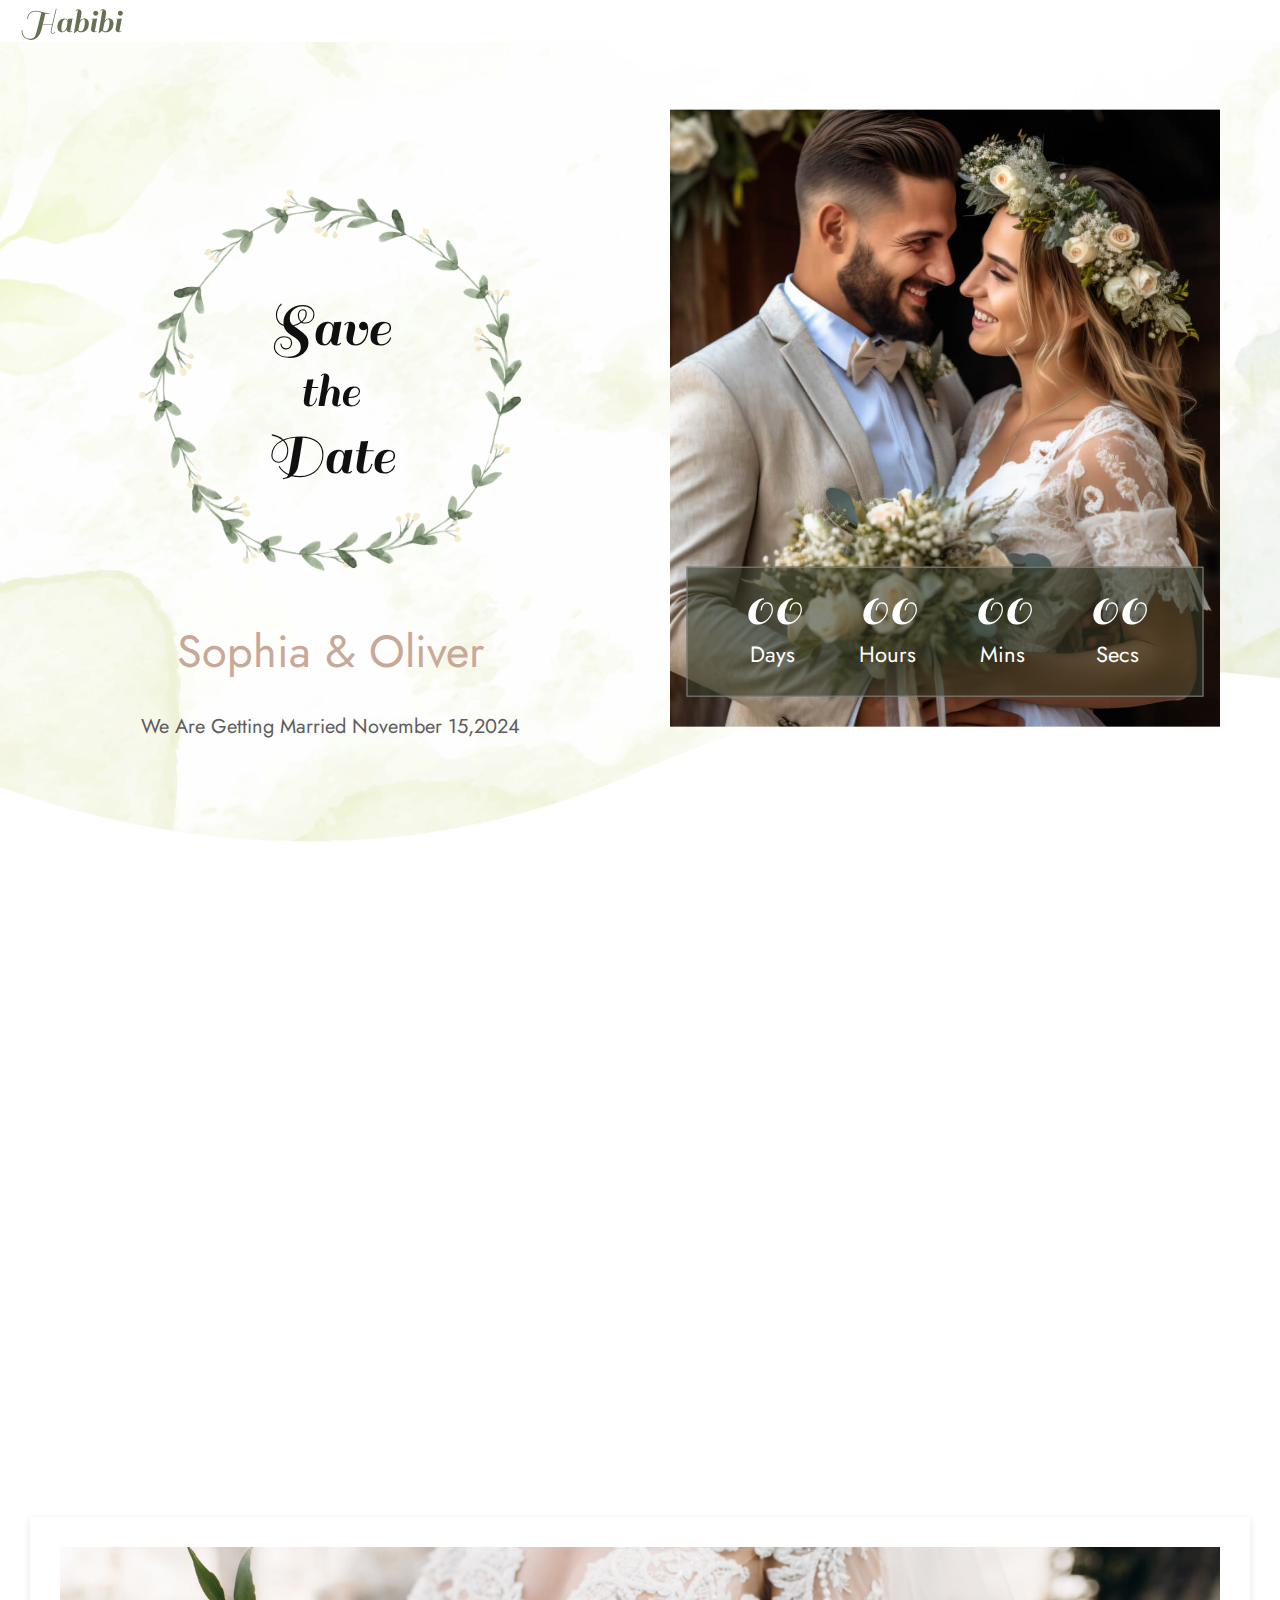
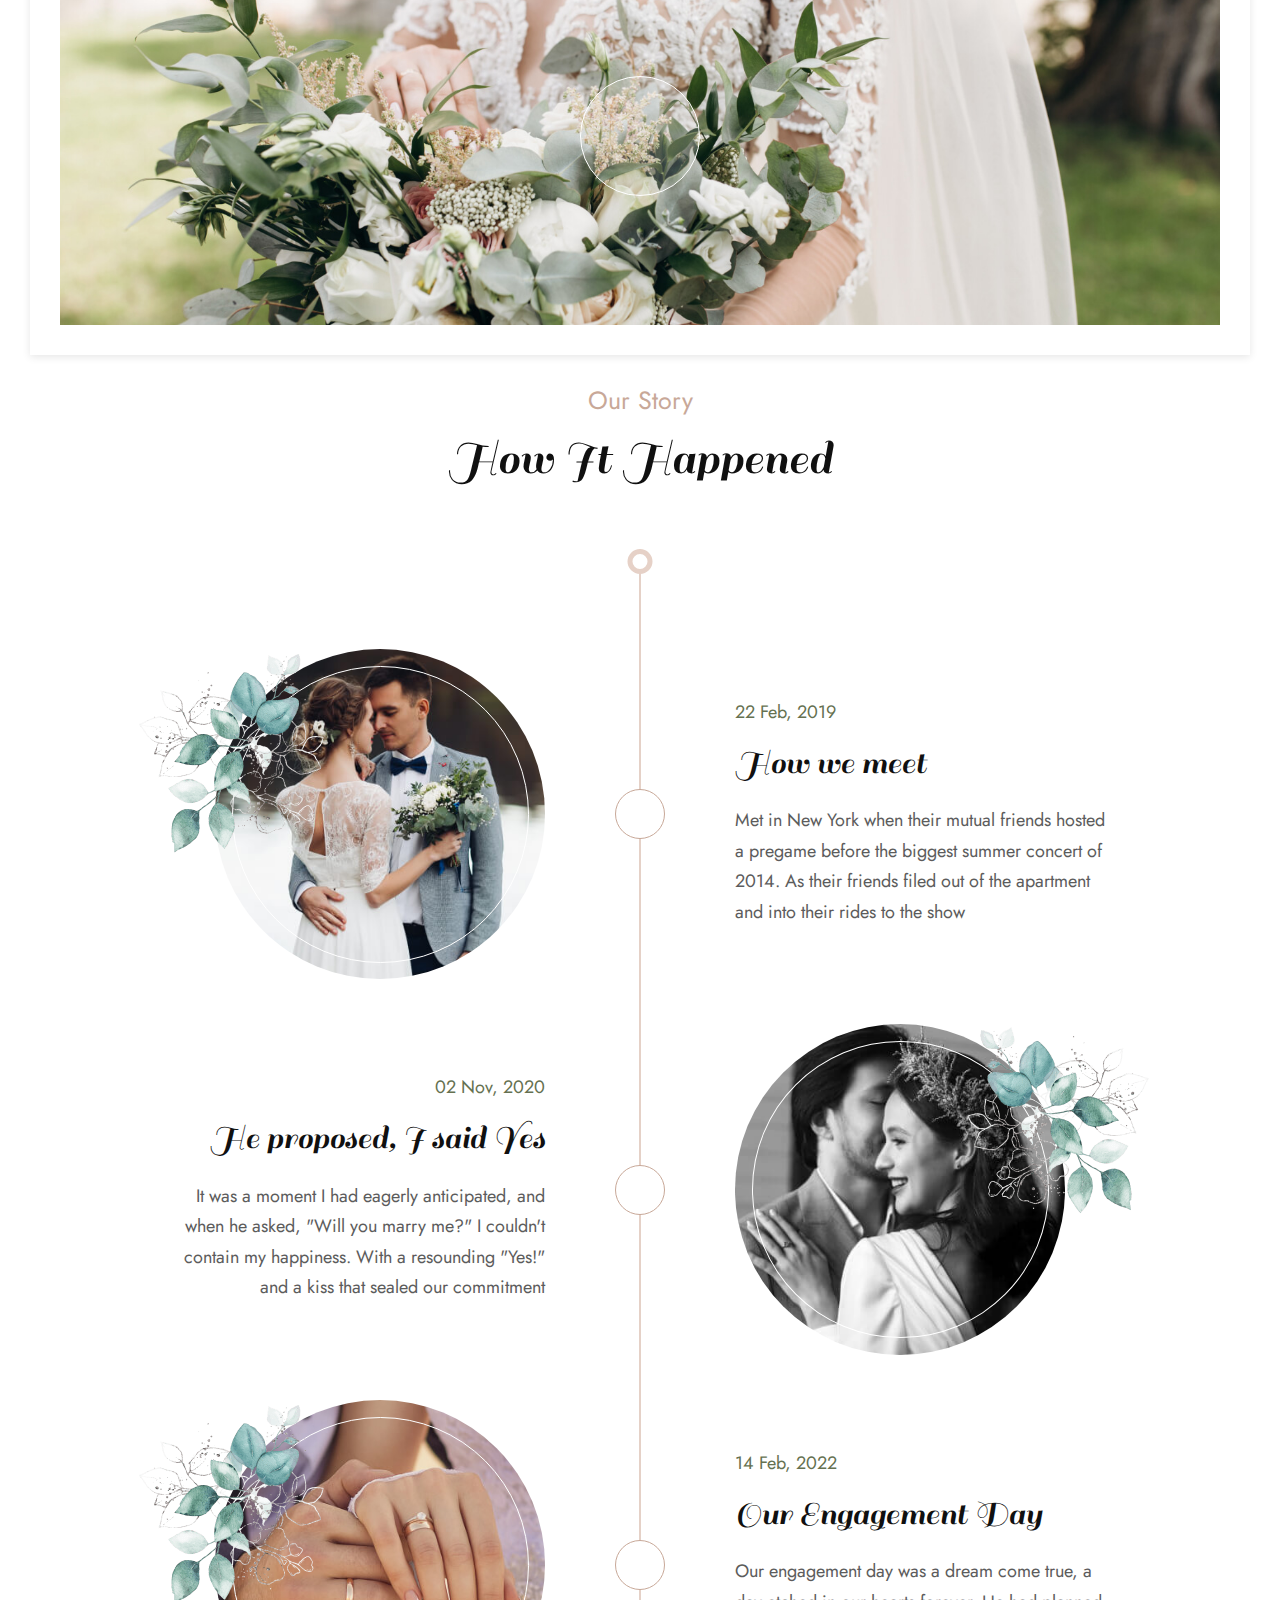
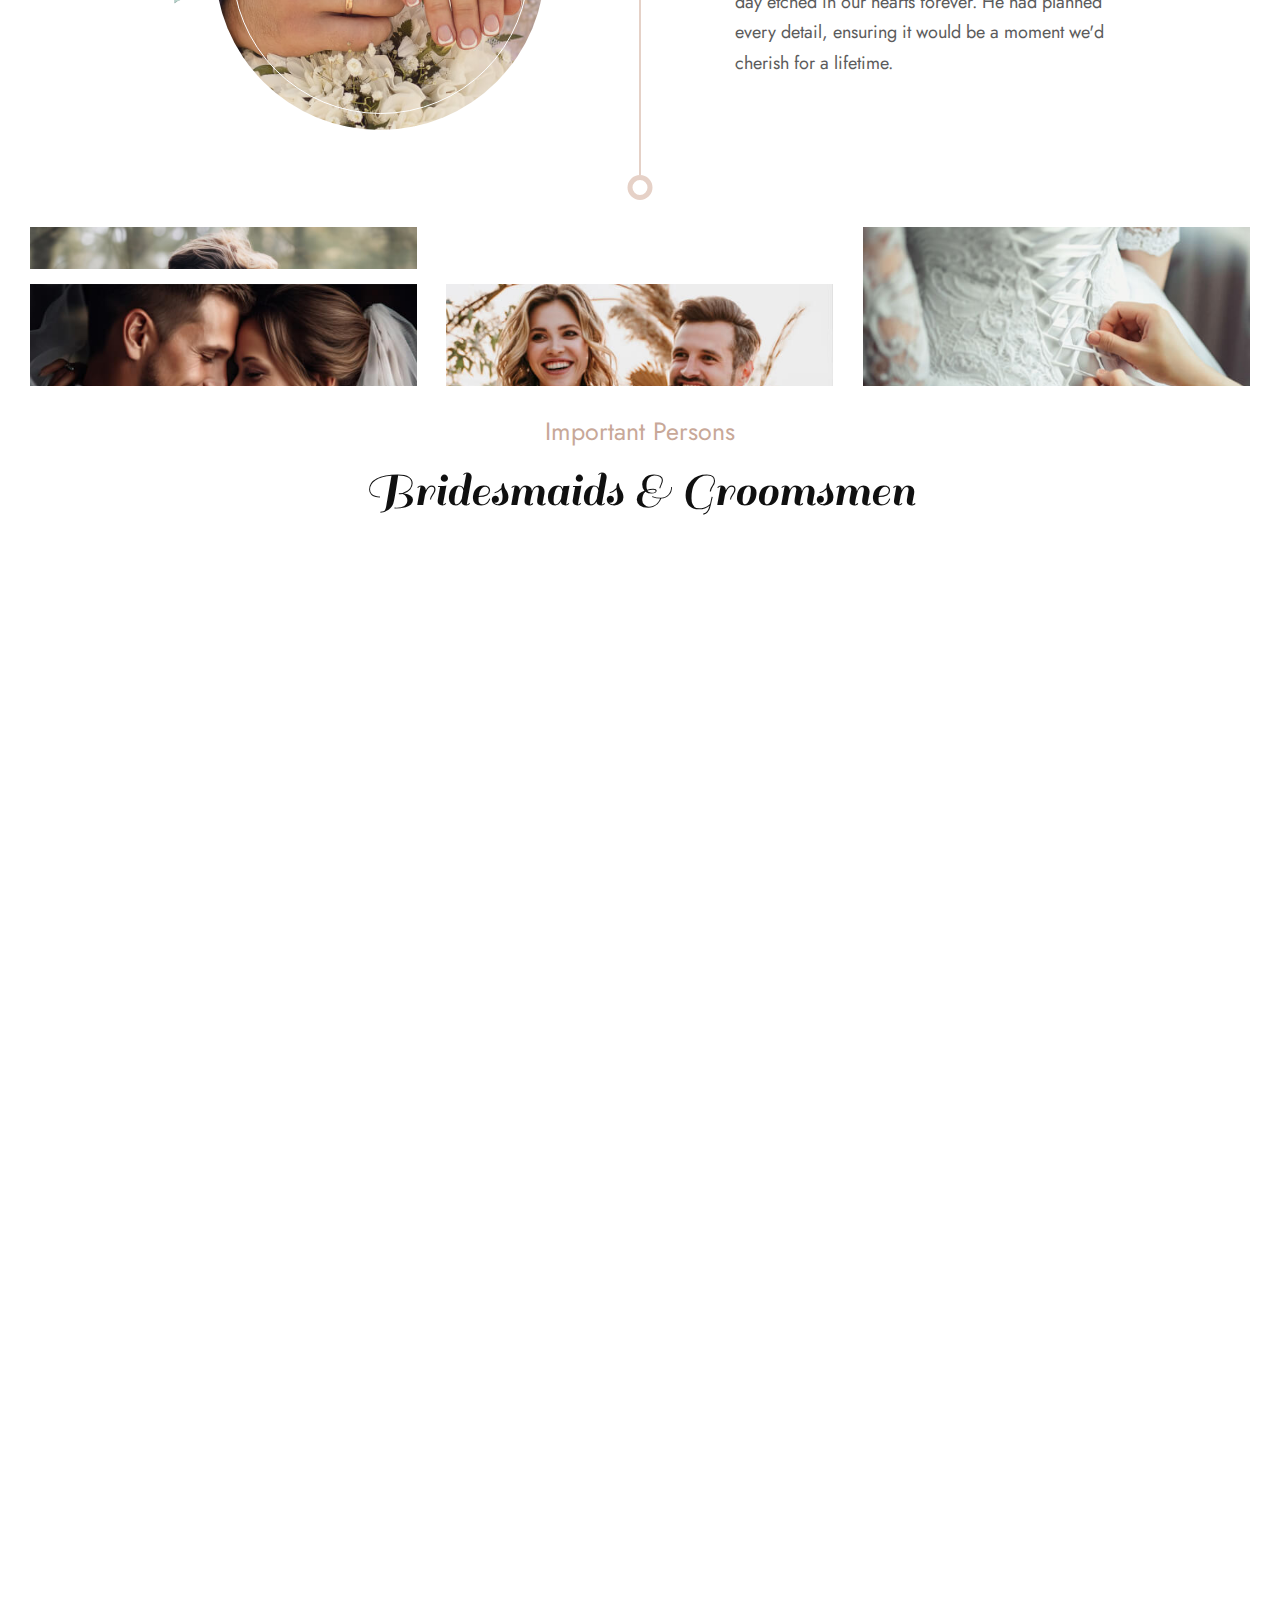
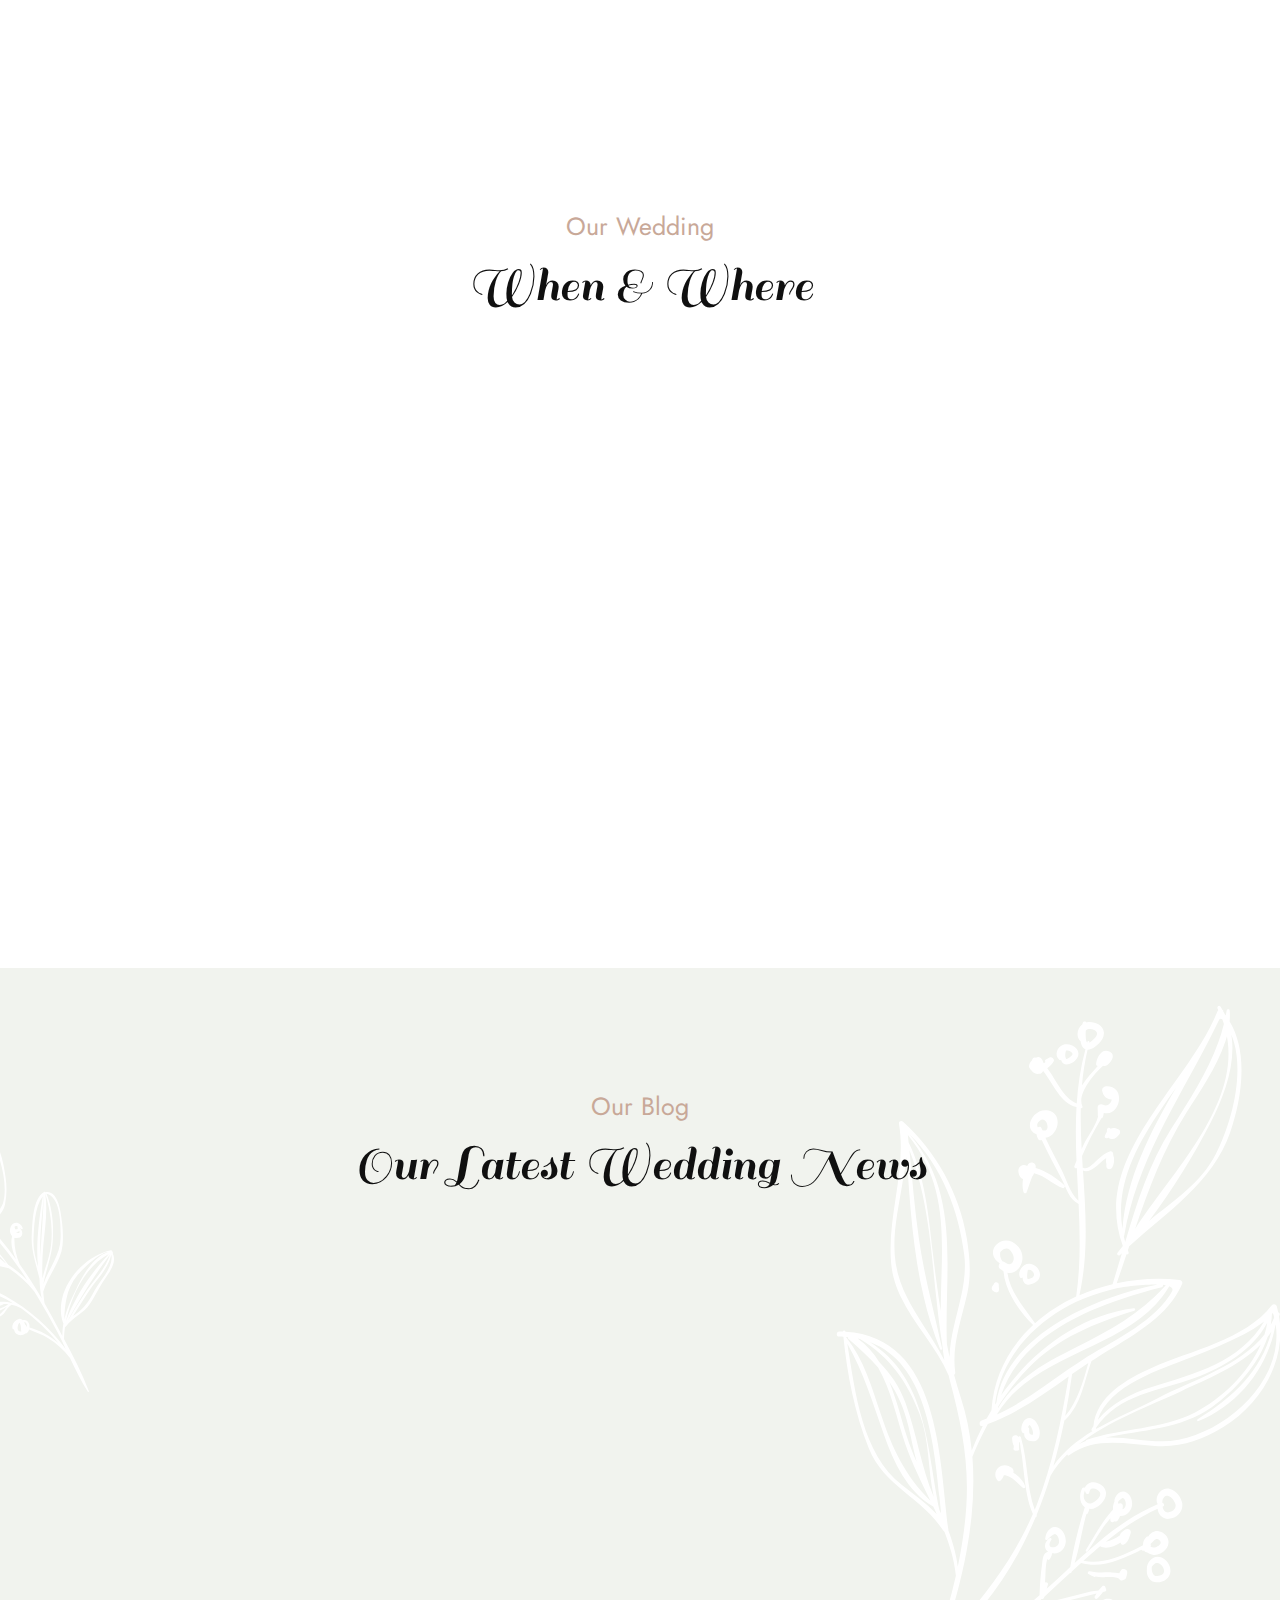
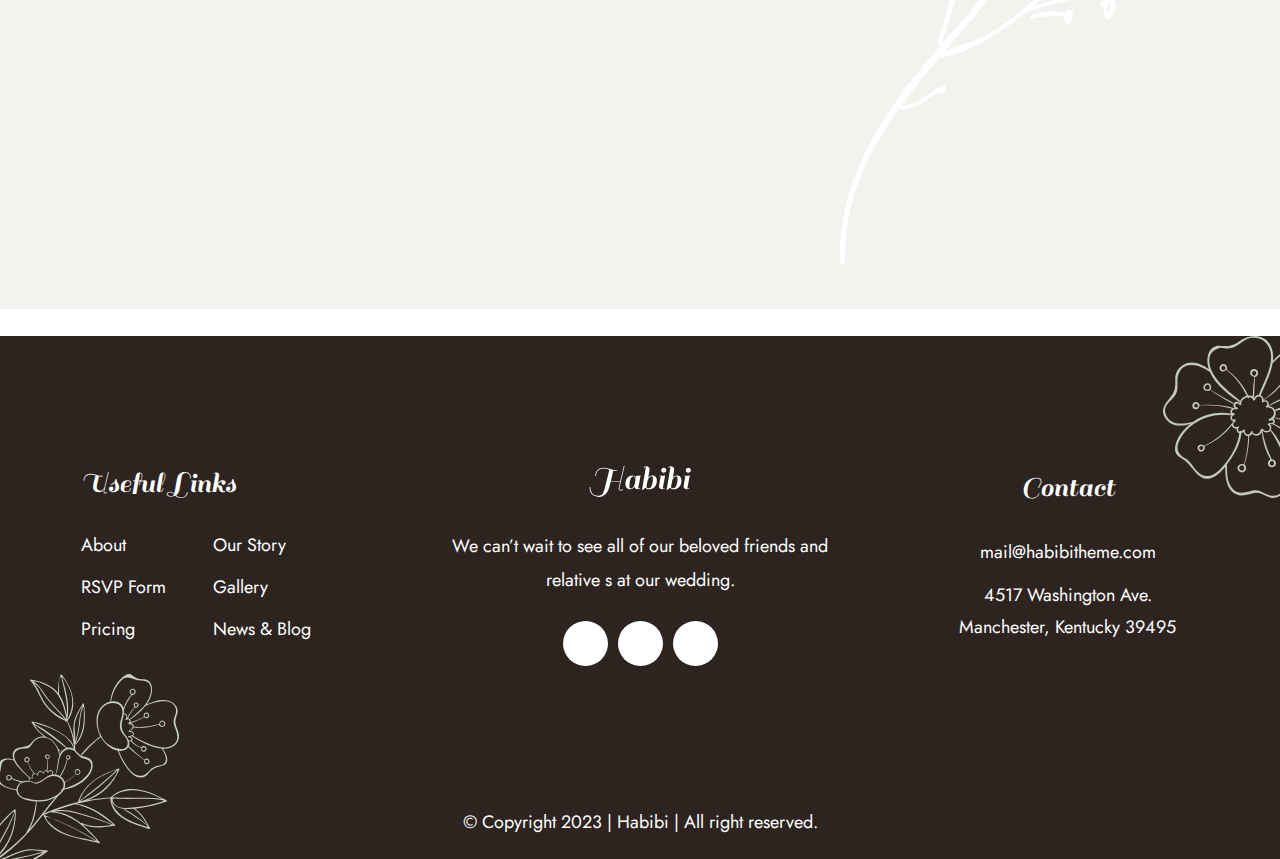
==== index-1.html @ d2b4f29c "push" ====
<!DOCTYPE html>
<!--[if !IE]><!--> <html lang="en-US"> <!--<![endif]-->
<head>
<meta charset="UTF-8">
	<meta name="viewport" content="width=device-width, initial-scale=1, maximum-scale=1">
<meta name="msapplication-TileColor" content="">
<meta name="theme-color" content="">
<link rel="profile" href="//gmpg.org/xfn/11">
<title>Announcement Home 2 &#8211; Wedding &amp; Wedding Planner</title>
<meta name='robots' content='max-image-preview:large' />
<link rel='dns-prefetch' href='//fonts.googleapis.com' />
 
 
<style id='classic-theme-styles-inline-css' type='text/css'>
/*! This file is auto-generated */
.wp-block-button__link{color:#fff;background-color:#32373c;border-radius:9999px;box-shadow:none;text-decoration:none;padding:calc(.667em + 2px) calc(1.333em + 2px);font-size:1.125em}.wp-block-file__button{background:#32373c;color:#fff;text-decoration:none}
</style>
<style id='global-styles-inline-css' type='text/css'>
body{--wp--preset--color--black: #000000;--wp--preset--color--cyan-bluish-gray: #abb8c3;--wp--preset--color--white: #ffffff;--wp--preset--color--pale-pink: #f78da7;--wp--preset--color--vivid-red: #cf2e2e;--wp--preset--color--luminous-vivid-orange: #ff6900;--wp--preset--color--luminous-vivid-amber: #fcb900;--wp--preset--color--light-green-cyan: #7bdcb5;--wp--preset--color--vivid-green-cyan: #00d084;--wp--preset--color--pale-cyan-blue: #8ed1fc;--wp--preset--color--vivid-cyan-blue: #0693e3;--wp--preset--color--vivid-purple: #9b51e0;--wp--preset--gradient--vivid-cyan-blue-to-vivid-purple: linear-gradient(135deg,rgba(6,147,227,1) 0%,rgb(155,81,224) 100%);--wp--preset--gradient--light-green-cyan-to-vivid-green-cyan: linear-gradient(135deg,rgb(122,220,180) 0%,rgb(0,208,130) 100%);--wp--preset--gradient--luminous-vivid-amber-to-luminous-vivid-orange: linear-gradient(135deg,rgba(252,185,0,1) 0%,rgba(255,105,0,1) 100%);--wp--preset--gradient--luminous-vivid-orange-to-vivid-red: linear-gradient(135deg,rgba(255,105,0,1) 0%,rgb(207,46,46) 100%);--wp--preset--gradient--very-light-gray-to-cyan-bluish-gray: linear-gradient(135deg,rgb(238,238,238) 0%,rgb(169,184,195) 100%);--wp--preset--gradient--cool-to-warm-spectrum: linear-gradient(135deg,rgb(74,234,220) 0%,rgb(151,120,209) 20%,rgb(207,42,186) 40%,rgb(238,44,130) 60%,rgb(251,105,98) 80%,rgb(254,248,76) 100%);--wp--preset--gradient--blush-light-purple: linear-gradient(135deg,rgb(255,206,236) 0%,rgb(152,150,240) 100%);--wp--preset--gradient--blush-bordeaux: linear-gradient(135deg,rgb(254,205,165) 0%,rgb(254,45,45) 50%,rgb(107,0,62) 100%);--wp--preset--gradient--luminous-dusk: linear-gradient(135deg,rgb(255,203,112) 0%,rgb(199,81,192) 50%,rgb(65,88,208) 100%);--wp--preset--gradient--pale-ocean: linear-gradient(135deg,rgb(255,245,203) 0%,rgb(182,227,212) 50%,rgb(51,167,181) 100%);--wp--preset--gradient--electric-grass: linear-gradient(135deg,rgb(202,248,128) 0%,rgb(113,206,126) 100%);--wp--preset--gradient--midnight: linear-gradient(135deg,rgb(2,3,129) 0%,rgb(40,116,252) 100%);--wp--preset--font-size--small: 13px;--wp--preset--font-size--medium: 20px;--wp--preset--font-size--large: 36px;--wp--preset--font-size--x-large: 42px;--wp--preset--font-family--inter: "Inter", sans-serif;--wp--preset--font-family--cardo: Cardo;--wp--preset--spacing--20: 0.44rem;--wp--preset--spacing--30: 0.67rem;--wp--preset--spacing--40: 1rem;--wp--preset--spacing--50: 1.5rem;--wp--preset--spacing--60: 2.25rem;--wp--preset--spacing--70: 3.38rem;--wp--preset--spacing--80: 5.06rem;--wp--preset--shadow--natural: 6px 6px 9px rgba(0, 0, 0, 0.2);--wp--preset--shadow--deep: 12px 12px 50px rgba(0, 0, 0, 0.4);--wp--preset--shadow--sharp: 6px 6px 0px rgba(0, 0, 0, 0.2);--wp--preset--shadow--outlined: 6px 6px 0px -3px rgba(255, 255, 255, 1), 6px 6px rgba(0, 0, 0, 1);--wp--preset--shadow--crisp: 6px 6px 0px rgba(0, 0, 0, 1);}:where(.is-layout-flex){gap: 0.5em;}:where(.is-layout-grid){gap: 0.5em;}body .is-layout-flex{display: flex;}body .is-layout-flex{flex-wrap: wrap;align-items: center;}body .is-layout-flex > *{margin: 0;}body .is-layout-grid{display: grid;}body .is-layout-grid > *{margin: 0;}:where(.wp-block-columns.is-layout-flex){gap: 2em;}:where(.wp-block-columns.is-layout-grid){gap: 2em;}:where(.wp-block-post-template.is-layout-flex){gap: 1.25em;}:where(.wp-block-post-template.is-layout-grid){gap: 1.25em;}.has-black-color{color: var(--wp--preset--color--black) !important;}.has-cyan-bluish-gray-color{color: var(--wp--preset--color--cyan-bluish-gray) !important;}.has-white-color{color: var(--wp--preset--color--white) !important;}.has-pale-pink-color{color: var(--wp--preset--color--pale-pink) !important;}.has-vivid-red-color{color: var(--wp--preset--color--vivid-red) !important;}.has-luminous-vivid-orange-color{color: var(--wp--preset--color--luminous-vivid-orange) !important;}.has-luminous-vivid-amber-color{color: var(--wp--preset--color--luminous-vivid-amber) !important;}.has-light-green-cyan-color{color: var(--wp--preset--color--light-green-cyan) !important;}.has-vivid-green-cyan-color{color: var(--wp--preset--color--vivid-green-cyan) !important;}.has-pale-cyan-blue-color{color: var(--wp--preset--color--pale-cyan-blue) !important;}.has-vivid-cyan-blue-color{color: var(--wp--preset--color--vivid-cyan-blue) !important;}.has-vivid-purple-color{color: var(--wp--preset--color--vivid-purple) !important;}.has-black-background-color{background-color: var(--wp--preset--color--black) !important;}.has-cyan-bluish-gray-background-color{background-color: var(--wp--preset--color--cyan-bluish-gray) !important;}.has-white-background-color{background-color: var(--wp--preset--color--white) !important;}.has-pale-pink-background-color{background-color: var(--wp--preset--color--pale-pink) !important;}.has-vivid-red-background-color{background-color: var(--wp--preset--color--vivid-red) !important;}.has-luminous-vivid-orange-background-color{background-color: var(--wp--preset--color--luminous-vivid-orange) !important;}.has-luminous-vivid-amber-background-color{background-color: var(--wp--preset--color--luminous-vivid-amber) !important;}.has-light-green-cyan-background-color{background-color: var(--wp--preset--color--light-green-cyan) !important;}.has-vivid-green-cyan-background-color{background-color: var(--wp--preset--color--vivid-green-cyan) !important;}.has-pale-cyan-blue-background-color{background-color: var(--wp--preset--color--pale-cyan-blue) !important;}.has-vivid-cyan-blue-background-color{background-color: var(--wp--preset--color--vivid-cyan-blue) !important;}.has-vivid-purple-background-color{background-color: var(--wp--preset--color--vivid-purple) !important;}.has-black-border-color{border-color: var(--wp--preset--color--black) !important;}.has-cyan-bluish-gray-border-color{border-color: var(--wp--preset--color--cyan-bluish-gray) !important;}.has-white-border-color{border-color: var(--wp--preset--color--white) !important;}.has-pale-pink-border-color{border-color: var(--wp--preset--color--pale-pink) !important;}.has-vivid-red-border-color{border-color: var(--wp--preset--color--vivid-red) !important;}.has-luminous-vivid-orange-border-color{border-color: var(--wp--preset--color--luminous-vivid-orange) !important;}.has-luminous-vivid-amber-border-color{border-color: var(--wp--preset--color--luminous-vivid-amber) !important;}.has-light-green-cyan-border-color{border-color: var(--wp--preset--color--light-green-cyan) !important;}.has-vivid-green-cyan-border-color{border-color: var(--wp--preset--color--vivid-green-cyan) !important;}.has-pale-cyan-blue-border-color{border-color: var(--wp--preset--color--pale-cyan-blue) !important;}.has-vivid-cyan-blue-border-color{border-color: var(--wp--preset--color--vivid-cyan-blue) !important;}.has-vivid-purple-border-color{border-color: var(--wp--preset--color--vivid-purple) !important;}.has-vivid-cyan-blue-to-vivid-purple-gradient-background{background: var(--wp--preset--gradient--vivid-cyan-blue-to-vivid-purple) !important;}.has-light-green-cyan-to-vivid-green-cyan-gradient-background{background: var(--wp--preset--gradient--light-green-cyan-to-vivid-green-cyan) !important;}.has-luminous-vivid-amber-to-luminous-vivid-orange-gradient-background{background: var(--wp--preset--gradient--luminous-vivid-amber-to-luminous-vivid-orange) !important;}.has-luminous-vivid-orange-to-vivid-red-gradient-background{background: var(--wp--preset--gradient--luminous-vivid-orange-to-vivid-red) !important;}.has-very-light-gray-to-cyan-bluish-gray-gradient-background{background: var(--wp--preset--gradient--very-light-gray-to-cyan-bluish-gray) !important;}.has-cool-to-warm-spectrum-gradient-background{background: var(--wp--preset--gradient--cool-to-warm-spectrum) !important;}.has-blush-light-purple-gradient-background{background: var(--wp--preset--gradient--blush-light-purple) !important;}.has-blush-bordeaux-gradient-background{background: var(--wp--preset--gradient--blush-bordeaux) !important;}.has-luminous-dusk-gradient-background{background: var(--wp--preset--gradient--luminous-dusk) !important;}.has-pale-ocean-gradient-background{background: var(--wp--preset--gradient--pale-ocean) !important;}.has-electric-grass-gradient-background{background: var(--wp--preset--gradient--electric-grass) !important;}.has-midnight-gradient-background{background: var(--wp--preset--gradient--midnight) !important;}.has-small-font-size{font-size: var(--wp--preset--font-size--small) !important;}.has-medium-font-size{font-size: var(--wp--preset--font-size--medium) !important;}.has-large-font-size{font-size: var(--wp--preset--font-size--large) !important;}.has-x-large-font-size{font-size: var(--wp--preset--font-size--x-large) !important;}
.wp-block-navigation a:where(:not(.wp-element-button)){color: inherit;}
:where(.wp-block-post-template.is-layout-flex){gap: 1.25em;}:where(.wp-block-post-template.is-layout-grid){gap: 1.25em;}
:where(.wp-block-columns.is-layout-flex){gap: 2em;}:where(.wp-block-columns.is-layout-grid){gap: 2em;}
.wp-block-pullquote{font-size: 1.5em;line-height: 1.6;}
</style>
<link rel='stylesheet' id='contact-form-7-css' href='css/styles.css?ver=5.9.6' type='text/css' media='all' />
<link rel='stylesheet' id='habibi-elementor-css' href='css/habibi-elementor.css?ver=1.0.0' type='text/css' media='all' />
<link rel='stylesheet' id='woocommerce-layout-css' href='css/woocommerce-layout.css?ver=9.1.2' type='text/css' media='all' />
<link rel='stylesheet' id='woocommerce-smallscreen-css' href='css/woocommerce-smallscreen.css?ver=9.1.2' type='text/css' media='only screen and (max-width: 768px)' />
<link rel='stylesheet' id='woocommerce-general-css' href='css/woocommerce.css?ver=9.1.2' type='text/css' media='all' />
<style id='woocommerce-inline-inline-css' type='text/css'>
.woocommerce form .form-row .required { visibility: visible; }
</style>
<link rel='stylesheet' id='themify-icons-css' href='css/themify-icons.css?ver=4.6.3' type='text/css' media='all' />
<link rel='stylesheet' id='flaticon-css' href='css/flaticon.css?ver=1.0.0' type='text/css' media='all' />
<link rel='stylesheet' id='bootstrap-css' href='css/bootstrap.min.css?ver=5.0.1' type='text/css' media='all' />
<link rel='stylesheet' id='animate-css' href='css/animate.css?ver=3.5.1' type='text/css' media='all' />
<link rel='stylesheet' id='odometer-css' href='css/odometer.css?ver=0.4.8' type='text/css' media='all' />
<link rel='stylesheet' id='magnific-popup-css' href='css/magnific-popup.css?ver=0.4.8' type='text/css' media='all' />
<link rel='stylesheet' id='progresscircle-css' href='css/progresscircle.css?ver=1.0.0' type='text/css' media='all' />
<link rel='stylesheet' id='owl-carousel-css' href='css/owl.carousel.css?ver=2.0.0' type='text/css' media='all' />
<link rel='stylesheet' id='owl-theme-css' href='css/owl.theme.css?ver=2.0.0' type='text/css' media='all' />
<link rel='stylesheet' id='slick-css' href='css/slick.css?ver=1.6.0' type='text/css' media='all' />
<link rel='stylesheet' id='swiper-css' href='css/swiper.min.css?ver=8.4.5' type='text/css' media='all' />
<link rel='stylesheet' id='slick-theme-css' href='css/slick-theme.css?ver=1.6.0' type='text/css' media='all' />
<link rel='stylesheet' id='owl-transitions-css' href='css/owl.transitions.css?ver=2.0.0' type='text/css' media='all' />
<link rel='stylesheet' id='fancybox-css' href='css/fancybox.css?ver=2.0.0' type='text/css' media='all' />
<link rel='stylesheet' id='habibi-style-css' href='css/styles.css?ver=1.0' type='text/css' media='all' />
<link rel='stylesheet' id='element-css' href='css/elements.css?ver=1.0' type='text/css' media='all' />
<link rel='stylesheet' id='consoel-google-fonts-css' href='//fonts.googleapis.com/css2?family=Jost%3Awght%40300%3B400%3B500%3B600%3B700%3B800%3B900&#038;ver=1.0' type='text/css' media='all' />
<link rel='stylesheet' id='consoel-google-body-fonts-css' href='//fonts.googleapis.com/css2?family=Sail&#038;ver=1.0#038;display=swap' type='text/css' media='all' />
<link rel='stylesheet' id='habibi-responsive-css' href='css/responsive.css?ver=1.0' type='text/css' media='all' />
<link rel='stylesheet' id='habibi-default-style-css' href='css/style.css?ver=6.5.5' type='text/css' media='all' />
<style id='habibi-default-style-inline-css' type='text/css'>
.layout-boxed {}
</style>
<link rel='stylesheet' id='elementor-icons-css' href='css/elementor-icons.min.css?ver=5.30.0' type='text/css' media='all' />
<link rel='stylesheet' id='elementor-frontend-css' href='css/frontend-lite.min.css?ver=3.23.0' type='text/css' media='all' />
<link rel='stylesheet' id='elementor-post-6-css' href='css/post-6.css?ver=1721036226' type='text/css' media='all' />
<link rel='stylesheet' id='elementor-post-37-css' href='css/post-37.css?ver=1721061239' type='text/css' media='all' />
<link rel='stylesheet' id='google-fonts-1-css' href='https://fonts.googleapis.com/css?family=Roboto%3A100%2C100italic%2C200%2C200italic%2C300%2C300italic%2C400%2C400italic%2C500%2C500italic%2C600%2C600italic%2C700%2C700italic%2C800%2C800italic%2C900%2C900italic%7CRoboto+Slab%3A100%2C100italic%2C200%2C200italic%2C300%2C300italic%2C400%2C400italic%2C500%2C500italic%2C600%2C600italic%2C700%2C700italic%2C800%2C800italic%2C900%2C900italic&#038;display=swap&#038;ver=6.5.5' type='text/css' media='all' />
<link rel='stylesheet' id='elementor-icons-shared-1-css' href='css/flaticon.css?ver=1.0.0' type='text/css' media='all' />
<link rel='stylesheet' id='elementor-icons-habibi-icons-css' href='css/flaticon.css?ver=1.0.0' type='text/css' media='all' />
<script type="text/javascript" src="js/jquery.min.js?ver=3.7.1" id="jquery-core-js"></script>
<script type="text/javascript" src="js/jquery-migrate.min.js?ver=3.4.1" id="jquery-migrate-js"></script>
<script type="text/javascript" src="js/jquery-blockui/jquery.blockUI.min.js?ver=2.7.0-wc.9.1.2" id="jquery-blockui-js" defer="defer" data-wp-strategy="defer"></script>
 
<script type="text/javascript" src="js/add-to-cart.min.js?ver=9.1.2" id="wc-add-to-cart-js" defer="defer" data-wp-strategy="defer"></script>
<script type="text/javascript" src="js/js.cookie.min.js?ver=2.1.4-wc.9.1.2" id="js-cookie-js" defer="defer" data-wp-strategy="defer"></script>
 
<script type="text/javascript" src="js/woocommerce.min.js?ver=9.1.2" id="woocommerce-js" defer="defer" data-wp-strategy="defer"></script>
<link rel="https://api.w.org/" href="js/wp-json/" /><link rel="alternate" type="application/json" href="js/37" />

<meta name="generator" content="WordPress 6.5.5" />
<meta name="generator" content="WooCommerce 9.1.2" />
 
	<noscript><style>.woocommerce-product-gallery{ opacity: 1 !important; }</style></noscript>
	<meta name="generator" content="Elementor 3.23.0; features: e_optimized_css_loading, additional_custom_breakpoints, e_lazyload; settings: css_print_method-external, google_font-enabled, font_display-swap">
			<style>
				.e-con.e-parent:nth-of-type(n+4):not(.e-lazyloaded):not(.e-no-lazyload),
				.e-con.e-parent:nth-of-type(n+4):not(.e-lazyloaded):not(.e-no-lazyload) * {
					background-image: none !important;
				}
				@media screen and (max-height: 1024px) {
					.e-con.e-parent:nth-of-type(n+3):not(.e-lazyloaded):not(.e-no-lazyload),
					.e-con.e-parent:nth-of-type(n+3):not(.e-lazyloaded):not(.e-no-lazyload) * {
						background-image: none !important;
					}
				}
				@media screen and (max-height: 640px) {
					.e-con.e-parent:nth-of-type(n+2):not(.e-lazyloaded):not(.e-no-lazyload),
					.e-con.e-parent:nth-of-type(n+2):not(.e-lazyloaded):not(.e-no-lazyload) * {
						background-image: none !important;
					}
				}
			</style>
 
  </head>
  <body class="page-template page-template-elementor_header_footer page page-id-37 theme-habibi woocommerce-no-js elementor-default elementor-template-full-width elementor-kit-6 elementor-page elementor-page-37">
       <div class="page-wrapper layout-full"> <!-- #habibi-theme-wrapper -->
  <!-- start preloader -->
<div class="preloader">
    <div class="vertical-centered-box">
        <div class="content">
            <div class="loader-circle"></div>
            <div class="loader-line-mask">
                <div class="loader-line"></div>
            </div>
           <img src="images/preloader.gif" alt="">
        </div>
    </div>
</div>
<!-- end preloader -->    <header id="header" class="header-builder">
      		<div data-elementor-type="wp-post" data-elementor-id="159" class="elementor elementor-159">
				<div class="elementor-element elementor-element-b82010c e-con-full e-flex e-con e-parent" data-id="b82010c" data-element_type="container">
				<div class="elementor-element elementor-element-c678079 elementor-widget elementor-widget-wpo-habibi_header" >
				<div class="elementor-widget-container">
			
		
		<div class="wpo-custom-site-header wpo-site-header wpo-header-style-3">
			<nav class="navigation navbar navbar-expand-lg navbar-light">
				<div class="container-fluid">
					<div class="row align-items-center">
						<div class="col-lg-3 col-md-3 col-3 d-lg-none dl-block">
							<div class="mobail-menu">
								<button type="button" class="navbar-toggler open-btn">
									<span class="sr-only">Toggle navigation</span>
									<span class="icon-bar first-angle"></span>
									<span class="icon-bar middle-angle"></span>
									<span class="icon-bar last-angle"></span>
								</button>
							</div>
						</div>
						<div class="col-lg-2 col-md-6 col-6">
							<div class="navbar-header">
								<a class="navbar-brand" href="">
									<img decoding="async" src="images/logo.svg" alt="">								</a>
							</div>
						</div>
						<div class="col-lg-8 col-md-1 col-1">
					 
						</div>
					 
					</div>
				</div><!-- end of container -->
			</nav>
		</div>
				</div>
				</div>
				</div>
				</div>
		    </header>
    		<div data-elementor-type="wp-page" data-elementor-id="37" class="elementor elementor-37">
				<div class="elementor-element elementor-element-7cbd3f1 e-con-full e-flex e-con e-parent" data-id="7cbd3f1" data-element_type="container">
				<div class="elementor-element elementor-element-7365781 elementor-widget elementor-widget-wpo-habibi_hero_hero" >
				<div class="elementor-widget-container">
			
					<div class="habibi-hero static-hero-s3"  style="background: url( images/hero-bg-three.png )  no-repeat center center;">
				<div class="hero-container">
					<div class="hero-inner">
						<div class="container-fluid">
							<div class="row align-items-center">
								<div class="col-xl-6 col-lg-6 col-12">
									<div class="wpo-static-hero-inner">
										<div class="slide-title wow zoomIn" data-wow-duration="1500ms">
											<h2>Save <span>the</span> Date</h2>											<div class="shape">
												<img decoding="async" src="images/hero4-flower.png" alt="">											</div>
										</div>
										<div class="slide-sub-title wow fadeInUp" data-wow-duration="1500ms">
											<h3>Sophia &amp; Oliver</h3>										</div>
										<div data-swiper-parallax="400" class="slide-text wow fadeInUp" data-wow-duration="1600ms">
											<p>We Are Getting Married November 15,2024</p>										</div>
										<div class="clearfix"></div>
									</div>
								</div>
							</div>
						</div>
					</div>
				</div>
				<div class="static-hero-right">
					<div class="static-hero-img">
						
									<div class="static-hero-img-inner">
										<img decoding="async" src="images/hero-3.jpg" alt="">									</div>
											</div>
					<div class="wpo-wedding-date">
						<div class="clock-grids">
							<div id="clock" data-date="2024-09-08 00:00"></div>
						</div>
					</div>
				</div>
			</div>
			<script>
				jQuery(document).ready(function() {
					/*------------------------------------------
            = COUNTDOWN CLOCK
        -------------------------------------------*/
					if (jQuery("#clock").length) {
						var weddingDate = jQuery('#clock').data('date');
						jQuery('#clock').countdown(weddingDate, function(event) {
							var $this = jQuery(this).html(event.strftime('' +
								'<div class="box"><div><div class="time">%D</div> <span>Days</span></div></div>' +
								'<div class="box"><div><div class="time">%H</div> <span>Hours</span></div></div>' +
								'<div class="box"><div><div class="time">%M</div> <span>Mins</span> </div></div>' +
								'<div class="box"><div><div class="time">%S</div> <span>Secs</span> </div></div>'));
						});
					}

				});
			</script>
		
		</div>
				</div>
				</div>
		<div class="elementor-element elementor-element-1dbd9ef e-con-full e-flex e-con e-parent" data-id="1dbd9ef" data-element_type="container">
				<div class="elementor-element elementor-element-64a3380 elementor-widget elementor-widget-wpo-habibi_client" data-id="64a3380" data-element_type="widget" data-widget_type="wpo-habibi_client.default">
				<div class="elementor-widget-container">
					<div class="wpo-partners-section">
			<div class="container">
				<div class="row">
					<div class="col col-xs-12">
						<div class="partner-grids partners-slider owl-carousel">
																<div class="grid">
																				<img decoding="async" src="images/partner-1.png" alt="">
																			</div>
																<div class="grid">
																				<img decoding="async" src="images/partner-2.png" alt="">
																			</div>
																<div class="grid">
																				<img decoding="async" src="images/partner-3.png" alt="">
																			</div>
																<div class="grid">
																				<img decoding="async" src="images/partner-4.png" alt="">
																			</div>
																<div class="grid">
																				<img decoding="async" src="images/partner-5.png" alt="">
																			</div>
													</div>
					</div>
				</div>
			</div>
		</div>
		</div>
				</div>
				<div class="elementor-element elementor-element-2277d9a elementor-widget elementor-widget-wpo-habibi_couple_hero" >
				<div class="elementor-widget-container">
			

					<div class="habibi-couple wpo-couple-section-s4">
				<div class="container-fluid">
					<div class="couple-area clearfix">
						<div class="row align-items-center">
							<div class="col col-xl-3 col-lg-4 col-12">
								<div class="text-grid wow fadeInLeftSlow" data-wow-duration="800ms">
									<h3>Sophia Miles</h3><p>We look forward to building a life filled with love and countless memories. We are excited to share our joy.
</p>									<div class="social">
										<ul>
																							<li>
													<a href="#">
														<i class="fi flaticon-facebook-app-symbol"></i>													</a>
												</li>
																							<li>
													<a href="#">
														<i class="fi flaticon-twitter"></i>													</a>
												</li>
																							<li>
													<a href="#">
														<i class="fi flaticon-instagram-1"></i>													</a>
												</li>
																					</ul>
									</div>
								</div>
							</div>
							<div class="col col-xl-6 col-lg-4 col-12">
								<div class="middle-couple-pic-wrap">
									<div class="middle-couple-pic wow fadeInUp" data-wow-duration="1000ms">
										<div class="middle-couple-pic-inner">
																							<img decoding="async" src="images/Sophia-Miles.jpg" alt="images/Sophia-Miles.jpg">
																					</div>
									</div>
									<div class="middle-couple-pic wow fadeInUp" data-wow-duration="1000ms">
										<div class="middle-couple-pic-inner">
																							<img decoding="async" src="images/Oliver-Zonas.jpg" alt="images/Oliver-Zonas.jpg">
																					</div>
									</div>
								</div>
							</div>
							<div class="col col-xl-3 col-lg-4 col-12">
								<div class="text-grid wow fadeInRightSlow" data-wow-duration="800ms">
									<h3>Oliver Zonas</h3><p>We look forward to building a life filled with love and countless memories. We are excited to share our joy.
</p>									<div class="social">
										<ul>
																							<li>
													<a href="#">
														<i class="fi flaticon-facebook-app-symbol"></i>													</a>
												</li>
																							<li>
													<a href="#">
														<i class="fi flaticon-twitter"></i>													</a>
												</li>
																							<li>
													<a href="#">
														<i class="fi flaticon-instagram-1"></i>													</a>
												</li>
																					</ul>
									</div>
								</div>
							</div>
						</div>
					</div>
				</div> <!-- end container -->
			</div>
				</div>
				</div>
				</div>
		<div class="elementor-element elementor-element-003edf9 e-con-full e-flex e-con e-parent" >
				<div class="elementor-widget-container">
					<div class="habibi-video-cta wpo-video-section pb-0 section-padding row">
			<div class="container-fluid">
				<div class="video-wrap">
					<img decoding="async" src="images/video-cta-2.jpg" alt="">						<a href="https://www.youtube.com/embed/s4dWp9_nNYk" class="video-btn" data-type="iframe">
							<i class="fi flaticon-play"></i>
						</a>
									</div>
			</div>
		</div>
		</div>
				</div>
				</div>
		<div class="elementor-element elementor-element-7a35182 e-con-full e-flex e-con e-parent" data-id="7a35182" data-element_type="container">
				<div class="elementor-element elementor-element-b697b2f elementor-widget elementor-widget-wpo-habibi_title" data-id="b697b2f" data-element_type="widget" data-widget_type="wpo-habibi_title.default">
				<div class="elementor-widget-container">
					<div class="wpo-section-area">
			<div class="wpo-section-title">
				<span>Our Story</span><h2>How It Happened</h2>			</div>
		</div>
		</div>
				</div>
				<div class="elementor-element elementor-element-960ab14 elementor-widget elementor-widget-wpo-habibi_story" data-id="960ab14" data-element_type="widget" data-widget_type="wpo-habibi_story.default">
				<div class="elementor-widget-container">
			

					<div class="habibi-story wpo-story-section-s4">
				<div class="container">
					<div class="row">
						<div class="col col-xs-12">
							<div class="story-timeline">
								<div class="round-shape"></div>
																			<div class="row">
												<div class="col col-lg-6 col-12">
													<div class="img-holder right-align-text left-site">
														<img decoding="async" src="images/story-4-1.jpg" alt="" class="img img-responsive">														<div class="story-shape-img-1">
															<img decoding="async" src="images/s-shape1.png" alt="">														</div>
													</div>
												</div>
												<div class="col col-lg-6 col-12 text-holder">
													<span class="heart">
														<i class="fi flaticon-heart"></i>
													</span>
													<div class="story-text">
														<span class="date">22 Feb, 2019</span><h3>How we meet</h3><p>Met in New York when their mutual friends hosted a pregame before the biggest summer concert of 2014. As their friends filed out of the apartment and into their rides to the show</p>													</div>
												</div>
											</div>
																			<div class="row">
												<div class="col col-lg-6 col-12 order-lg-1 order-2 text-holder right-heart">
													<span class="heart">
														<i class="fi flaticon-heart"></i>
													</span>
													<div class="story-text right-align-text">
														<span class="date">02 Nov, 2020</span><h3>He proposed, I said Yes</h3><p>It was a moment I had eagerly anticipated, and when he asked, &quot;Will you marry me?&quot; I couldn&#039;t contain my happiness. With a resounding &quot;Yes!&quot; and a kiss that sealed our commitment</p>													</div>
												</div>
												<div class="col col-lg-6 col-12 order-lg-2 order-1">
													<div class="img-holder right-align-img">
														<img decoding="async" src="images/story-4-2.jpg" alt="" class="img img-responsive">														<div class="story-shape-img-1">
															<img decoding="async" src="images/s-shape2.png" alt="">														</div>
													</div>
												</div>
											</div>
																					<div class="row">
												<div class="col col-lg-6 col-12">
													<div class="img-holder right-align-text left-site">
														<img decoding="async" src="images/story-4-3.jpg" alt="" class="img img-responsive">														<div class="story-shape-img-1">
															<img decoding="async" src="images/s-shape1.png" alt="">														</div>
													</div>
												</div>
												<div class="col col-lg-6 col-12 text-holder">
													<span class="heart">
														<i class="fi flaticon-heart"></i>
													</span>
													<div class="story-text">
														<span class="date">14 Feb, 2022</span><h3>Our Engagement Day</h3><p>Our engagement day was a dream come true, a day etched in our hearts forever. He had planned every detail, ensuring it would be a moment we&#039;d cherish for a lifetime. </p>													</div>
												</div>
											</div>
																<div class="row">
									<div class="col offset-lg-6 col-lg-6 col-12 text-holder">
										<div class="round-shape-2"></div>
									</div>
								</div>

							</div>
						</div>
					</div> <!-- end row -->
				</div> <!-- end container -->
			</div>
				</div>
				</div>
				</div>
		<div class="elementor-element elementor-element-36beeed e-con-full e-flex e-con e-parent" data-id="36beeed" data-element_type="container">
				<div class="elementor-element elementor-element-9a60970 elementor-widget elementor-widget-wpo-habibi_gallery" data-id="9a60970" data-element_type="widget" data-widget_type="wpo-habibi_gallery.default">
				<div class="elementor-widget-container">
			
					<div class="wpo-portfolio-section-s2">
				<div class="container-fluid">
					<div class="row">
						<div class="col-lg-12">
							<div class="sortable-gallery">
								<div class="gallery-filters"></div>
								<div class="portfolio-grids gallery-container clearfix">
																				<div class="grid">
																									<div class="img-holder">
														<a href="images/g2-1.jpg" class="fancybox" data-fancybox-group="gall-1">
															<img decoding="async" src="images/g2-1.jpg" alt="" class="img img-responsive">
															<div class="hover-content">
																<i class="ti-plus"></i>
															</div>
														</a>
													</div>
																							</div>
																				<div class="grid">
																									<div class="img-holder">
														<a href="images/g2-2.jpg" class="fancybox" data-fancybox-group="gall-1">
															<img decoding="async" src="images/g2-2.jpg" alt="" class="img img-responsive">
															<div class="hover-content">
																<i class="ti-plus"></i>
															</div>
														</a>
													</div>
																							</div>
																				<div class="grid">
																									<div class="img-holder">
														<a href="images/g2-3.jpg" class="fancybox" data-fancybox-group="gall-1">
															<img decoding="async" src="images/g2-3.jpg" alt="" class="img img-responsive">
															<div class="hover-content">
																<i class="ti-plus"></i>
															</div>
														</a>
													</div>
																							</div>
																				<div class="grid">
																									<div class="img-holder">
														<a href="images/g2-4.jpg" class="fancybox" data-fancybox-group="gall-1">
															<img decoding="async" src="images/g2-4.jpg" alt="" class="img img-responsive">
															<div class="hover-content">
																<i class="ti-plus"></i>
															</div>
														</a>
													</div>
																							</div>
																				<div class="grid">
																									<div class="img-holder">
														<a href="images/g2-5.jpg" class="fancybox" data-fancybox-group="gall-1">
															<img decoding="async" src="images/g2-5.jpg" alt="" class="img img-responsive">
															<div class="hover-content">
																<i class="ti-plus"></i>
															</div>
														</a>
													</div>
																							</div>
																	</div>
							</div>
						</div>
					</div>
				</div> <!-- end container -->
			</div>
				</div>
				</div>
				</div>
		<div class="elementor-element elementor-element-2cd9d2c e-con-full e-flex e-con e-parent" data-id="2cd9d2c" data-element_type="container">
				<div class="elementor-element elementor-element-372498d elementor-widget elementor-widget-wpo-habibi_title" data-id="372498d" data-element_type="widget" data-widget_type="wpo-habibi_title.default">
				<div class="elementor-widget-container">
					<div class="wpo-section-area">
			<div class="wpo-section-title">
				<span>Important Persons</span><h2>Bridesmaids &amp; Groomsmen</h2>			</div>
		</div>
		</div>
				</div>
				<div class="elementor-element elementor-element-f99e05c elementor-widget elementor-widget-wpo-habibi_wedding_team" data-id="f99e05c" data-element_type="widget" data-widget_type="wpo-habibi_wedding_team.default">
				<div class="elementor-widget-container">
			
	<div class="habibi-team wpo-team-section-s2">
	    <div class="container">
	        <div class="wpo-team-wrap">
	            <div class="row">
	               	                <div class="col col-lg-3 col-md-6 col-sm-6 col-12">
	                    <div class="wpo-team-item wow fadeInUp" data-wow-duration="1600ms">
	                        <div class="wpo-team-img-wrap">
	                            <div class="wpo-team-img">
	                                <div class="wpo-team-img-inner">
	                                  <img decoding="async" class="img-responlsive" src="images/Jenny-Wilson-2.jpg" alt="">	                                </div>
	                            </div>
	                        </div>
	                        <div class="wpo-team-text">
	                             <h3>Jenny Wilson</h3><span>Bridesmaid</span>	                        </div>
	                    </div>
	                </div>
                	                <div class="col col-lg-3 col-md-6 col-sm-6 col-12">
	                    <div class="wpo-team-item wow fadeInUp" data-wow-duration="1600ms">
	                        <div class="wpo-team-img-wrap">
	                            <div class="wpo-team-img">
	                                <div class="wpo-team-img-inner">
	                                  <img decoding="async" class="img-responlsive" src="images/Robert-Fox-2.jpg" alt="">	                                </div>
	                            </div>
	                        </div>
	                        <div class="wpo-team-text">
	                             <h3>Robert Fox</h3><span>Groomsmen</span>	                        </div>
	                    </div>
	                </div>
                	                <div class="col col-lg-3 col-md-6 col-sm-6 col-12">
	                    <div class="wpo-team-item wow fadeInUp" data-wow-duration="1600ms">
	                        <div class="wpo-team-img-wrap">
	                            <div class="wpo-team-img">
	                                <div class="wpo-team-img-inner">
	                                  <img decoding="async" class="img-responlsive" src="images/Annette-Black-2.jpg" alt="">	                                </div>
	                            </div>
	                        </div>
	                        <div class="wpo-team-text">
	                             <h3>Annette Black</h3><span>Bridesmaids</span>	                        </div>
	                    </div>
	                </div>
                	                <div class="col col-lg-3 col-md-6 col-sm-6 col-12">
	                    <div class="wpo-team-item wow fadeInUp" data-wow-duration="1600ms">
	                        <div class="wpo-team-img-wrap">
	                            <div class="wpo-team-img">
	                                <div class="wpo-team-img-inner">
	                                  <img decoding="async" class="img-responlsive" src="images/Jenefer-Abram-2-1.jpg" alt="">	                                </div>
	                            </div>
	                        </div>
	                        <div class="wpo-team-text">
	                             <h3>Jenefer Abram</h3><span>Groomsmen</span>	                        </div>
	                    </div>
	                </div>
                	            </div>
	        </div>
	    </div> <!-- end container -->
	</div>
		</div>
				</div>
				</div>
		<div class="elementor-element elementor-element-bd72d8f e-con-full e-flex e-con e-parent" data-id="bd72d8f" data-element_type="container">
				<div class="elementor-element elementor-element-025a568 elementor-widget elementor-widget-wpo-habibi_contact_form" data-id="025a568" data-element_type="widget" data-settings="{&quot;bg_image&quot;:{&quot;url&quot;:&quot;images/rsvp-bg.jpg&quot;,&quot;id&quot;:1035,&quot;size&quot;:&quot;&quot;,&quot;alt&quot;:&quot;&quot;,&quot;source&quot;:&quot;library&quot;}}" data-widget_type="wpo-habibi_contact_form.default">
				<div class="elementor-widget-container">
						<div class="habibi-rsvp-form wpo-contact-section-s4 section-padding" id="rsvp">
				<div class="wpo-contact-section-inner" style="background: url( images/rsvp-bg.jpg) no-repeat center center;  background-size: cover;">
					<div class="container-fluid">
						<div class="row align-items-center">
							<div class="col col-xl-5 col-lg-5 col-md-12 col-12">
								<div class="wpo-contact-section-wrapper wow fadeInLeftSlow" data-wow-duration="1700ms">
									<div class="wpo-contact-form-area">
										<div class="wpo-section-title">
											<h2>Are You Attending?</h2>										</div>
										
<div class="wpcf7 no-js" id="wpcf7-f995-p37-o1" lang="en-US" dir="ltr">
<div class="screen-reader-response"><p role="status" aria-live="polite" aria-atomic="true"></p> <ul></ul></div>
<form action="/habibi/announcement-home-2/#wpcf7-f995-p37-o1" method="post" class="wpcf7-form init" aria-label="Contact form" novalidate="novalidate" data-status="init">
<div style="display: none;">
<input type="hidden" name="_wpcf7" value="995" />
<input type="hidden" name="_wpcf7_version" value="5.9.6" />
<input type="hidden" name="_wpcf7_locale" value="en_US" />
<input type="hidden" name="_wpcf7_unit_tag" value="wpcf7-f995-p37-o1" />
<input type="hidden" name="_wpcf7_container_post" value="37" />
<input type="hidden" name="_wpcf7_posted_data_hash" value="" />
</div>
<div>
	<p><span class="wpcf7-form-control-wrap" data-name="text-183"><input size="40" maxlength="80" class="wpcf7-form-control wpcf7-text wpcf7-validates-as-required form-control" aria-required="true" aria-invalid="false" placeholder="Name" value="" type="text" name="text-183" /></span>
	</p>
</div>
<div>
	<p><span class="wpcf7-form-control-wrap" data-name="email-254"><input size="40" maxlength="80" class="wpcf7-form-control wpcf7-email wpcf7-validates-as-required wpcf7-text wpcf7-validates-as-email form-control" aria-required="true" aria-invalid="false" placeholder="Email" value="" type="email" name="email-254" /></span>
	</p>
</div>
<div class="radio-buttons">
	<p><span class="wpcf7-form-control-wrap" data-name="radio-909"><span class="wpcf7-form-control wpcf7-radio form-control"><span class="wpcf7-list-item first"><label><input type="radio" name="radio-909" value="Yes, I will be there" checked="checked" /><span class="wpcf7-list-item-label">Yes, I will be there</span></label></span><span class="wpcf7-list-item last"><label><input type="radio" name="radio-909" value="Sorry, I can’t come" /><span class="wpcf7-list-item-label">Sorry, I can’t come</span></label></span></span></span>
	</p>
</div>
<div>
	<p><span class="wpcf7-form-control-wrap" data-name="menu-250"><select class="wpcf7-form-control wpcf7-select wpcf7-validates-as-required form-control" aria-required="true" aria-invalid="false" name="menu-250"><option value="Number Of Guests">Number Of Guests</option><option value="01">01</option><option value="02">02</option><option value="03">03</option><option value="04">04</option><option value="05">05</option></select></span>
	</p>
</div>
<div>
	<p><span class="wpcf7-form-control-wrap" data-name="text-326"><input size="40" maxlength="80" class="wpcf7-form-control wpcf7-text wpcf7-validates-as-required form-control" aria-required="true" aria-invalid="false" placeholder="What Will You Be Attending" value="" type="text" name="text-326" /></span>
	</p>
</div>
<div>
	<p><span class="wpcf7-form-control-wrap" data-name="menu-151"><select class="wpcf7-form-control wpcf7-select form-control" aria-invalid="false" name="menu-151"><option value="Meal Preferences">Meal Preferences</option><option value="Chicken Soup">Chicken Soup</option><option value="Mutton Kabab">Mutton Kabab</option><option value="Chicken BBQ">Chicken BBQ</option><option value="Mix Salad">Mix Salad</option><option value="Beef Ribs">Beef Ribs</option></select></span>
	</p>
</div>
<div class="submit-area">
	<p><input class="wpcf7-form-control wpcf7-submit has-spinner theme-btn" type="submit" value="RSVP" />
	</p>
</div><div class="wpcf7-response-output" aria-hidden="true"></div>
</form>
</div>
									</div>
								</div>
							</div>
						</div>
					</div>
				</div>
			</div>
				</div>
				</div>
				</div>
		<div class="elementor-element elementor-element-7efc9f4 e-con-full e-flex e-con e-parent" data-id="7efc9f4" data-element_type="container">
				<div class="elementor-element elementor-element-1e1a318 elementor-widget elementor-widget-wpo-habibi_title" data-id="1e1a318" data-element_type="widget" data-widget_type="wpo-habibi_title.default">
				<div class="elementor-widget-container">
					<div class="wpo-section-area">
			<div class="wpo-section-title">
				<span>Our Wedding</span><h2>When &amp; Where</h2>			</div>
		</div>
		</div>
				</div>
				<div class="elementor-element elementor-element-96c74de elementor-widget elementor-widget-wpo-habibi_events" data-id="96c74de" data-element_type="widget" data-widget_type="wpo-habibi_events.default">
				<div class="elementor-widget-container">
			
		
		<div class="habibi-events wpo-event-section-s3">
	    <div class="container">
	        <div class="wpo-event-wrap">
	            <div class="row">
	            		                <div class="col col-lg-4 col-md-6 col-12">
	                    <div class="wpo-event-item wow fadeInUp" data-wow-duration="1000ms">
	                    	 	                        <div class="wpo-event-img">
	                            <div class="wpo-event-img-inner">
	                              <img decoding="async" src="images/event-three-1.jpg" alt="">	                            </div>
	                                                        
	                        </div>
	                       	                        <div class="wpo-event-text">
	                            
                              <div class="title"><h2>The Reception</h2></div>                            
	                            <ul>
	                              <li>1:00 PM – 2:30 PM</li><li>Washington Ave. Manchester, 39495</li>																	<li>
																		<a class="popup-gmaps" href="https://www.google.com/maps/embed?pb=!1m18!1m12!1m3!1d25211.21212385712!2d144.95275648773628!3d-37.82748510398018!2m3!1f0!2f0!3f0!3m2!1i1024!2i768!4f13.1!3m3!1m2!1s0x6ad642af0f11fd81%3A0x5045675218ce7e0!2zTWVsYm91cm5lIFZJQyAzMDA0LCDgpoXgprjgp43gpp_gp43gprDgp4fgprLgpr_gpq_gprzgpr4!5e0!3m2!1sbn!2sbd!4v1503742051881">
																			See Location																		</a>
																	</li>
																	                            </ul>
	                        </div>
	                    </div>
	                </div>
	               	                <div class="col col-lg-4 col-md-6 col-12">
	                    <div class="wpo-event-item wow fadeInUp" data-wow-duration="1200ms">
	                    	 	                        <div class="wpo-event-img">
	                            <div class="wpo-event-img-inner">
	                              <img decoding="async" src="images/event-three-2.jpg" alt="">	                            </div>
	                                                        
	                        </div>
	                       	                        <div class="wpo-event-text">
	                            
                              <div class="title"><h2>The Ceremony</h2></div>                            
	                            <ul>
	                              <li>3:00 PM – 2:30 PM</li><li>Washington Ave. Manchester, 39495</li><li>+1 234-567-8910</li>																	<li>
																		<a class="popup-gmaps" href="https://www.google.com/maps/embed?pb=!1m18!1m12!1m3!1d25211.21212385712!2d144.95275648773628!3d-37.82748510398018!2m3!1f0!2f0!3f0!3m2!1i1024!2i768!4f13.1!3m3!1m2!1s0x6ad642af0f11fd81%3A0x5045675218ce7e0!2zTWVsYm91cm5lIFZJQyAzMDA0LCDgpoXgprjgp43gpp_gp43gprDgp4fgprLgpr_gpq_gprzgpr4!5e0!3m2!1sbn!2sbd!4v1503742051881">
																			See Location																		</a>
																	</li>
																	                            </ul>
	                        </div>
	                    </div>
	                </div>
	               	                <div class="col col-lg-4 col-md-6 col-12">
	                    <div class="wpo-event-item wow fadeInUp" data-wow-duration="1400ms">
	                    	 	                        <div class="wpo-event-img">
	                            <div class="wpo-event-img-inner">
	                              <img decoding="async" src="images/event-three-3.jpg" alt="">	                            </div>
	                                                        
	                        </div>
	                       	                        <div class="wpo-event-text">
	                            
                              <div class="title"><h2>The Party</h2></div>                            
	                            <ul>
	                              <li>5:00 PM – 7:30 PM</li><li>Washington Ave. Manchester, 39495</li>																	<li>
																		<a class="popup-gmaps" href="https://www.google.com/maps/embed?pb=!1m18!1m12!1m3!1d25211.21212385712!2d144.95275648773628!3d-37.82748510398018!2m3!1f0!2f0!3f0!3m2!1i1024!2i768!4f13.1!3m3!1m2!1s0x6ad642af0f11fd81%3A0x5045675218ce7e0!2zTWVsYm91cm5lIFZJQyAzMDA0LCDgpoXgprjgp43gpp_gp43gprDgp4fgprLgpr_gpq_gprzgpr4!5e0!3m2!1sbn!2sbd!4v1503742051881">
																			See Location																		</a>
																	</li>
																	                            </ul>
	                        </div>
	                    </div>
	                </div>
	               	            </div>
	        </div>
	    </div> <!-- end container -->
	</div>
	
		</div>
				</div>
				</div>
		<div class="elementor-element elementor-element-404b6ed e-con-full e-flex e-con e-parent" data-id="404b6ed" data-element_type="container">
				<div class="elementor-element elementor-element-0d90af5 elementor-widget elementor-widget-wpo-habibi_blog" data-id="0d90af5" data-element_type="widget" data-widget_type="wpo-habibi_blog.default">
				<div class="elementor-widget-container">
							<div class="wpo-blog-section section-padding">
		    <div class="container">
		        <div class="row">
		            <div class="wpo-section-title">
		            	 <span>Our Blog</span><h2>Our Latest Wedding News</h2>		            </div>
		        </div>
		        <div class="wpo-blog-items">
		            <div class="row">
		             		                <div class="col col-lg-4 col-md-6 col-12">
		                    <div class="wpo-blog-item wow fadeInUp" data-wow-duration="1000ms">
		                        <div class="wpo-blog-img">
		                        						                    <img decoding="async" src="images/grid-post-1.jpg" alt="">
						                		                        </div>
		                        <div class="wpo-blog-content">
		                            <ul>
		                            		                          	 <li>By <a href="#">admin</a></li>
		                          			                              		                                <li>October 9, 2023</li>
		                              		                            </ul>
		                            <h2>
																	<a href="#">
																		Top 10 wedding bouquet arranging idea																	</a>
																</h2>
		                        </div>
		                    </div>
		                </div>
		             		                <div class="col col-lg-4 col-md-6 col-12">
		                    <div class="wpo-blog-item wow fadeInUp" data-wow-duration="1200ms">
		                        <div class="wpo-blog-img">
		                        						                    <img decoding="async" src="images/grid-post-2.jpg" alt="">
						                		                        </div>
		                        <div class="wpo-blog-content">
		                            <ul>
		                            		                          	 <li>By <a href="#">admin</a></li>
		                          			                              		                                <li>October 9, 2023</li>
		                              		                            </ul>
		                            <h2>
																	<a href="#">
																		You must need a great photographer.																	</a>
																</h2>
		                        </div>
		                    </div>
		                </div>
		             		                <div class="col col-lg-4 col-md-6 col-12">
		                    <div class="wpo-blog-item wow fadeInUp" data-wow-duration="1400ms">
		                        <div class="wpo-blog-img">
		                        						                    <img decoding="async" src="images/grid-post-3.jpg" alt="">
						                		                        </div>
		                        <div class="wpo-blog-content">
		                            <ul>
		                            		                          	 <li>By <a href="#">admin</a></li>
		                          			                              		                                <li>October 9, 2023</li>
		                              		                            </ul>
		                            <h2>
																	<a href="#">
																		Make sure your wedding gown is the best one.																	</a>
																</h2>
		                        </div>
		                    </div>
		                </div>
		             		            </div>
		            <div class="b-shape-2">
		               
												<span>
													<img decoding="async" src="images/shape-2.svg" alt="">												</span>
												            </div>
		        </div>
		    </div> <!-- end container -->
		    <div class="b-shape">
		       	 
										<span>
											<img decoding="async" src="images/shape-1.svg" alt="">										</span>
										    </div>
		</div>
				</div>
				</div>
				</div>
				</div>
			<!-- Footer -->
	<footer class="footer-builder"  >
      		<div data-elementor-type="wp-post" data-elementor-id="1245" class="elementor elementor-1245">
				<div class="elementor-element elementor-element-6975eac e-con-full e-flex e-con e-parent" data-id="6975eac" data-element_type="container">
				<div class="elementor-element elementor-element-1c0f83e elementor-widget elementor-widget-wpo-habibi_footer_info" data-id="1c0f83e">
				<div class="elementor-widget-container">
			
		
		<div class="habibi-footer wpo-site-footer-s2">
			<div class="wpo-upper-footer">
				<div class="container">
					<div class="row align-items-center">
						<div class="col col-xl-3  col-lg-4 col-md-6 col-sm-12 col-12">
							<div class="widget link-widget">
								<div class="widget-title">
									<h3>Useful Links</h3>								</div>
								<div class="link-wrap">
									<ul>
										<li><a href="#">About</a></li><li><a href="#">Our Story</a></li><li><a href="#">RSVP Form</a></li><li><a href="#">Gallery</a></li><li><a href="#">Pricing</a></li><li><a href="#">News &amp; Blog</a></li>									</ul>
								</div>
							</div>
						</div>
						<div class="col col-xl-6 col-lg-4 col-md-6 col-sm-12 col-12">
							<div class="widget about-widget">
								<div class="logo widget-title">
									<a class="logo" href="#">
										<img decoding="async" class="default-logo"  src="images/footer-logo.svg" alt="">									</a>
								</div>
								<p>We can’t wait to see all of our beloved friends and relative s at our wedding.</p>								<ul>
									<li><a href="#"><i class="fi flaticon-facebook-app-symbol"></i></a></li><li><a href="#"><i class="fi flaticon-twitter"></i></a></li><li><a href="#"><i class="fi flaticon-pinterest"></i></a></li>								</ul>
							</div>
						</div>
						<div class="col col-xl-3  col-lg-4 col-md-6 col-sm-12 col-12">
							<div class="widget wpo-service-link-widget">

								<div class="widget-title">
									<h3>Contact</h3>								</div>

								<div class="contact-ft">

									<p><a href="mailto:mail@habibi.com" class="info-link">mail@habibitheme.com</a></p><p>4517 Washington Ave. Manchester, Kentucky 39495</p>
								</div>
							</div>
						</div>
					</div>
				</div> <!-- end container -->
			</div>
							<div class="wpo-lower-footer">
					<div class="container">
						<div class="row">
							<div class="col col-xs-12">
								<p class="copyright">© Copyright 2023 | <a href="#">Habibi</a> | All right reserved.</p>
							</div>
						</div>
					</div>
				</div>
			
			<div class="ft-shape-1">
				<img decoding="async" src="images/footer-shape-1.svg" alt="">			</div>
			<div class="ft-shape-2">
				<img decoding="async" src="images/footer-shape-2.svg" alt="">			</div>
		</div>

	
		</div>
				</div>
				</div>
				</div>
			</footer>
	<!-- Footer -->
</div><!--habibi-theme-wrapper -->
			<script type='text/javascript'>
				const lazyloadRunObserver = () => {
					const lazyloadBackgrounds = document.querySelectorAll( `.e-con.e-parent:not(.e-lazyloaded)` );
					const lazyloadBackgroundObserver = new IntersectionObserver( ( entries ) => {
						entries.forEach( ( entry ) => {
							if ( entry.isIntersecting ) {
								let lazyloadBackground = entry.target;
								if( lazyloadBackground ) {
									lazyloadBackground.classList.add( 'e-lazyloaded' );
								}
								lazyloadBackgroundObserver.unobserve( entry.target );
							}
						});
					}, { rootMargin: '200px 0px 200px 0px' } );
					lazyloadBackgrounds.forEach( ( lazyloadBackground ) => {
						lazyloadBackgroundObserver.observe( lazyloadBackground );
					} );
				};
				const events = [
					'DOMContentLoaded',
					'elementor/lazyload/observe',
				];
				events.forEach( ( event ) => {
					document.addEventListener( event, lazyloadRunObserver );
				} );
			</script>
				<script type='text/javascript'>
		(function () {
			var c = document.body.className;
			c = c.replace(/woocommerce-no-js/, 'woocommerce-js');
			document.body.className = c;
		})();
	</script>
	<link rel='stylesheet' id='wc-blocks-style-css' href='css/wc-blocks.css?ver=wc-9.1.2' type='text/css' media='all' />
<link rel='stylesheet' id='elementor-post-159-css' href='css/post-159.css?ver=1721038070' type='text/css' media='all' />
<link rel='stylesheet' id='elementor-post-1245-css' href='css/post-1245.css?ver=1721036226' type='text/css' media='all' />
<script type="text/javascript" src="js/index.js?ver=5.9.6" id="swv-js"></script>
 
<script type="text/javascript" src="js/index.js?ver=5.9.6" id="contact-form-7-js"></script>
<script type="text/javascript" src="js/plugin-scripts.js?ver=6.5.5" id="plugin-scripts-js"></script>
<script type="text/javascript" src="js/sourcebuster.min.js?ver=9.1.2" id="sourcebuster-js-js"></script>
 
<script type="text/javascript" src="js/order-attribution.min.js?ver=9.1.2" id="wc-order-attribution-js"></script>
<script type="text/javascript" src="js/js/bootstrap.min.js?ver=5.0.1" id="bootstrap-js"></script>
<script type="text/javascript" src="js/imagesloaded.min.js?ver=5.0.0" id="imagesloaded-js"></script>
<script type="text/javascript" src="js/isotope.min.js?ver=2.2.2" id="isotope-js"></script>
<script type="text/javascript" src="js/fancybox.min.js?ver=2.1.5" id="fancybox-js"></script>
<script type="text/javascript" src="js/instafeed.min.js?ver=2.1.5" id="instafeed-js"></script>
<script type="text/javascript" src="js/progresscircle.js?ver=2.1.5" id="circle-progress-js"></script>
<script type="text/javascript" src="js/countdown.js?ver=2.2.0" id="countdown-clock-js"></script>
<script type="text/javascript" src="js/pointparallax.js?ver=1.0.2" id="pointparallax-js"></script>
<script type="text/javascript" src="js/masonry.min.js?ver=4.2.2" id="masonry-js"></script>
<script type="text/javascript" src="js/owl-carousel.js?ver=2.0.0" id="owl-carousel-js"></script>
<script type="text/javascript" src="js/jquery-easing.js?ver=1.4.0" id="jquery-easing-js"></script>
<script type="text/javascript" src="js/wow.min.js?ver=1.4.0" id="wow-js"></script>
<script type="text/javascript" src="js/odometer.min.js?ver=0.4.8" id="odometer-js"></script>
<script type="text/javascript" src="js/magnific-popup.js?ver=1.1.0" id="magnific-popup-js"></script>
<script type="text/javascript" src="js/slick-slider.js?ver=1.6.0" id="slick-slider-js"></script>
<script type="text/javascript" src="js/moving-animation.js?ver=1.0.0" id="moving-animation-js"></script>
<script type="text/javascript" src="js/circletype.js?ver=2.3.0" id="circletype-js"></script>
<script type="text/javascript" src="js/payment-cal.js?ver=1.0.0" id="payment-calculator-js"></script>
<script type="text/javascript" src="js/swiper.min.js?ver=4.0.7" id="swiper-js"></script>
<script type="text/javascript" src="js/wc-quantity-increment.js?ver=1.0.0" id="wc-quantity-increment-js"></script>
<script type="text/javascript" src="js/scripts.js?ver=1.0" id="habibi-scripts-js"></script>
<script type="text/javascript" src="js/jquery.validate.min.js?ver=1.9.0" id="habibi-inline-validate-js"></script>
<script type="text/javascript" src="js/webpack.runtime.min.js?ver=3.23.0" id="elementor-webpack-runtime-js"></script>
<script type="text/javascript" src="js/frontend-modules.min.js?ver=3.23.0" id="elementor-frontend-modules-js"></script>
<script type="text/javascript" src="js/waypoints.min.js?ver=4.0.2" id="elementor-waypoints-js"></script>
<script type="text/javascript" src="js/core.min.js?ver=1.13.2" id="jquery-ui-core-js"></script>
 
</script>
<script type="text/javascript" src="js/frontend.min.js?ver=3.23.0" id="elementor-frontend-js"></script>
<script type="text/javascript" src="js/habibi-elementor.js?ver=6.5.5" id="habibi-elementor-js"></script>
</body>
</html>
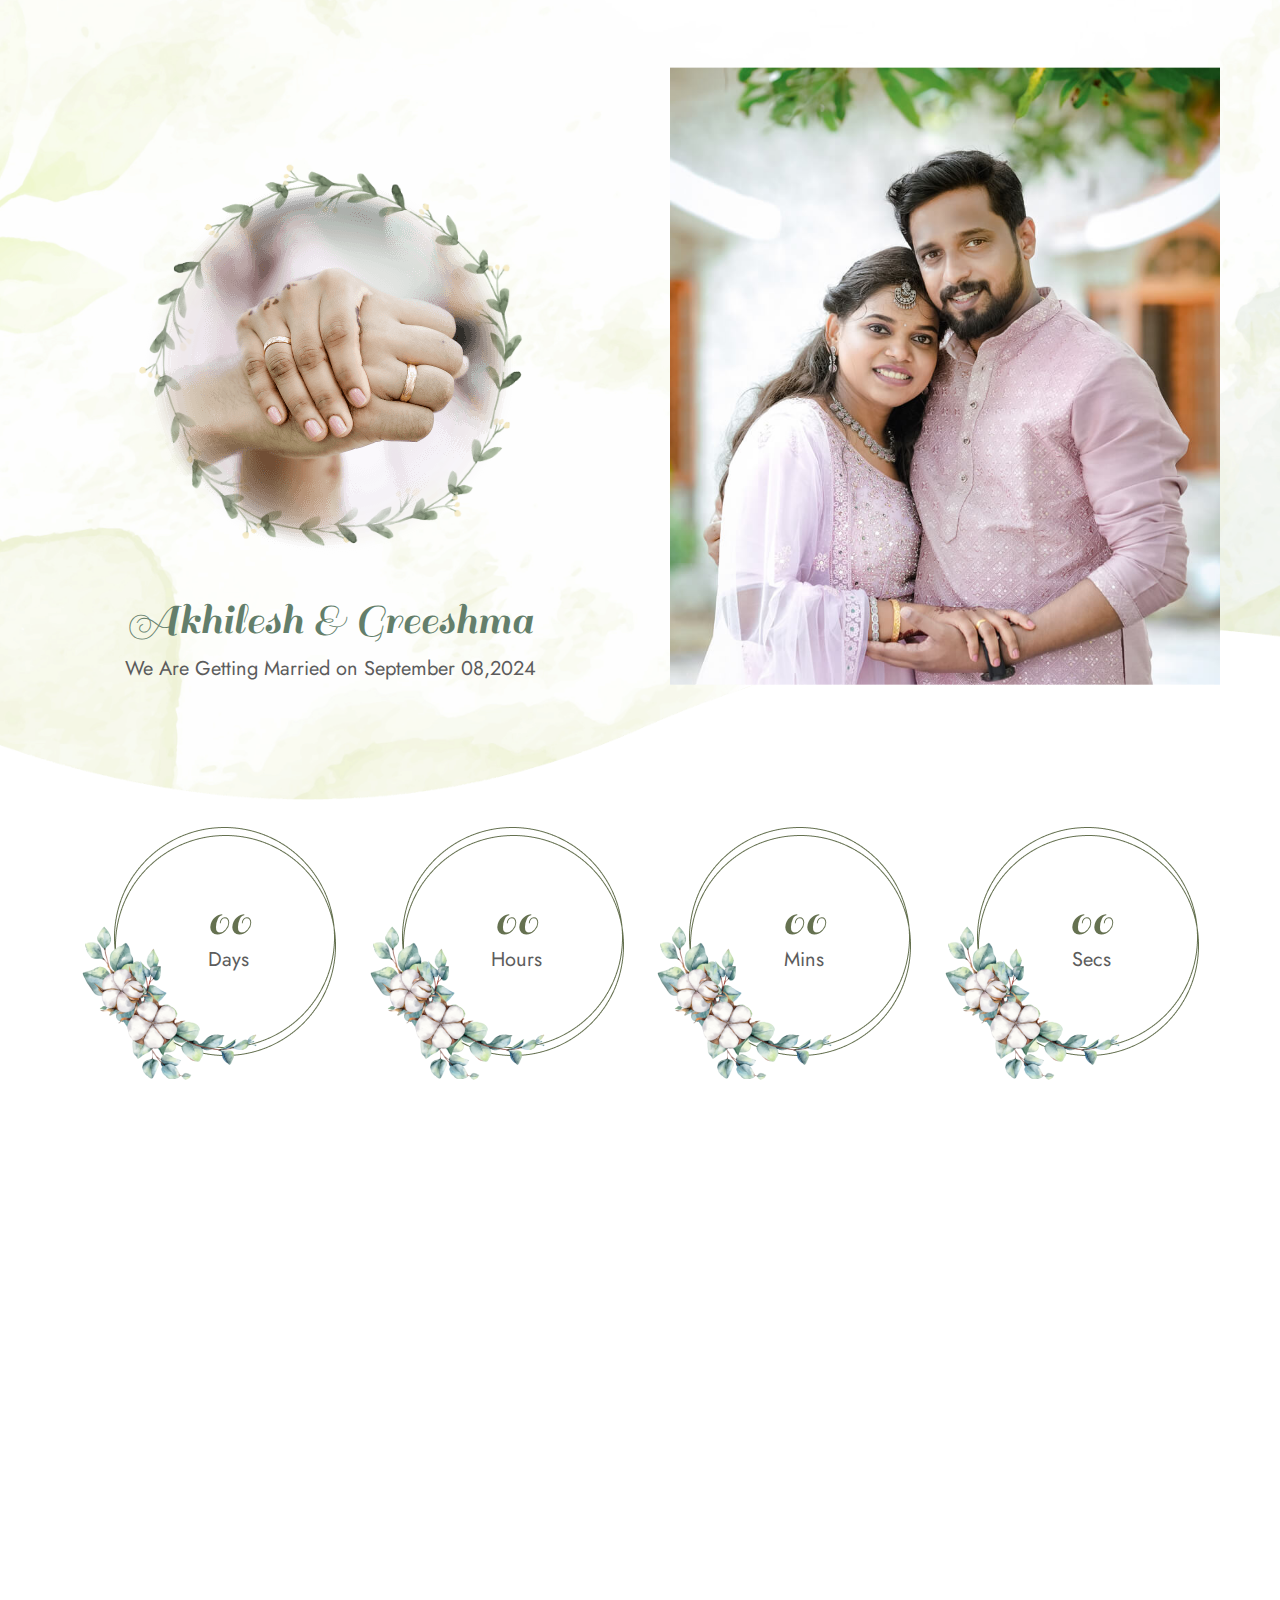
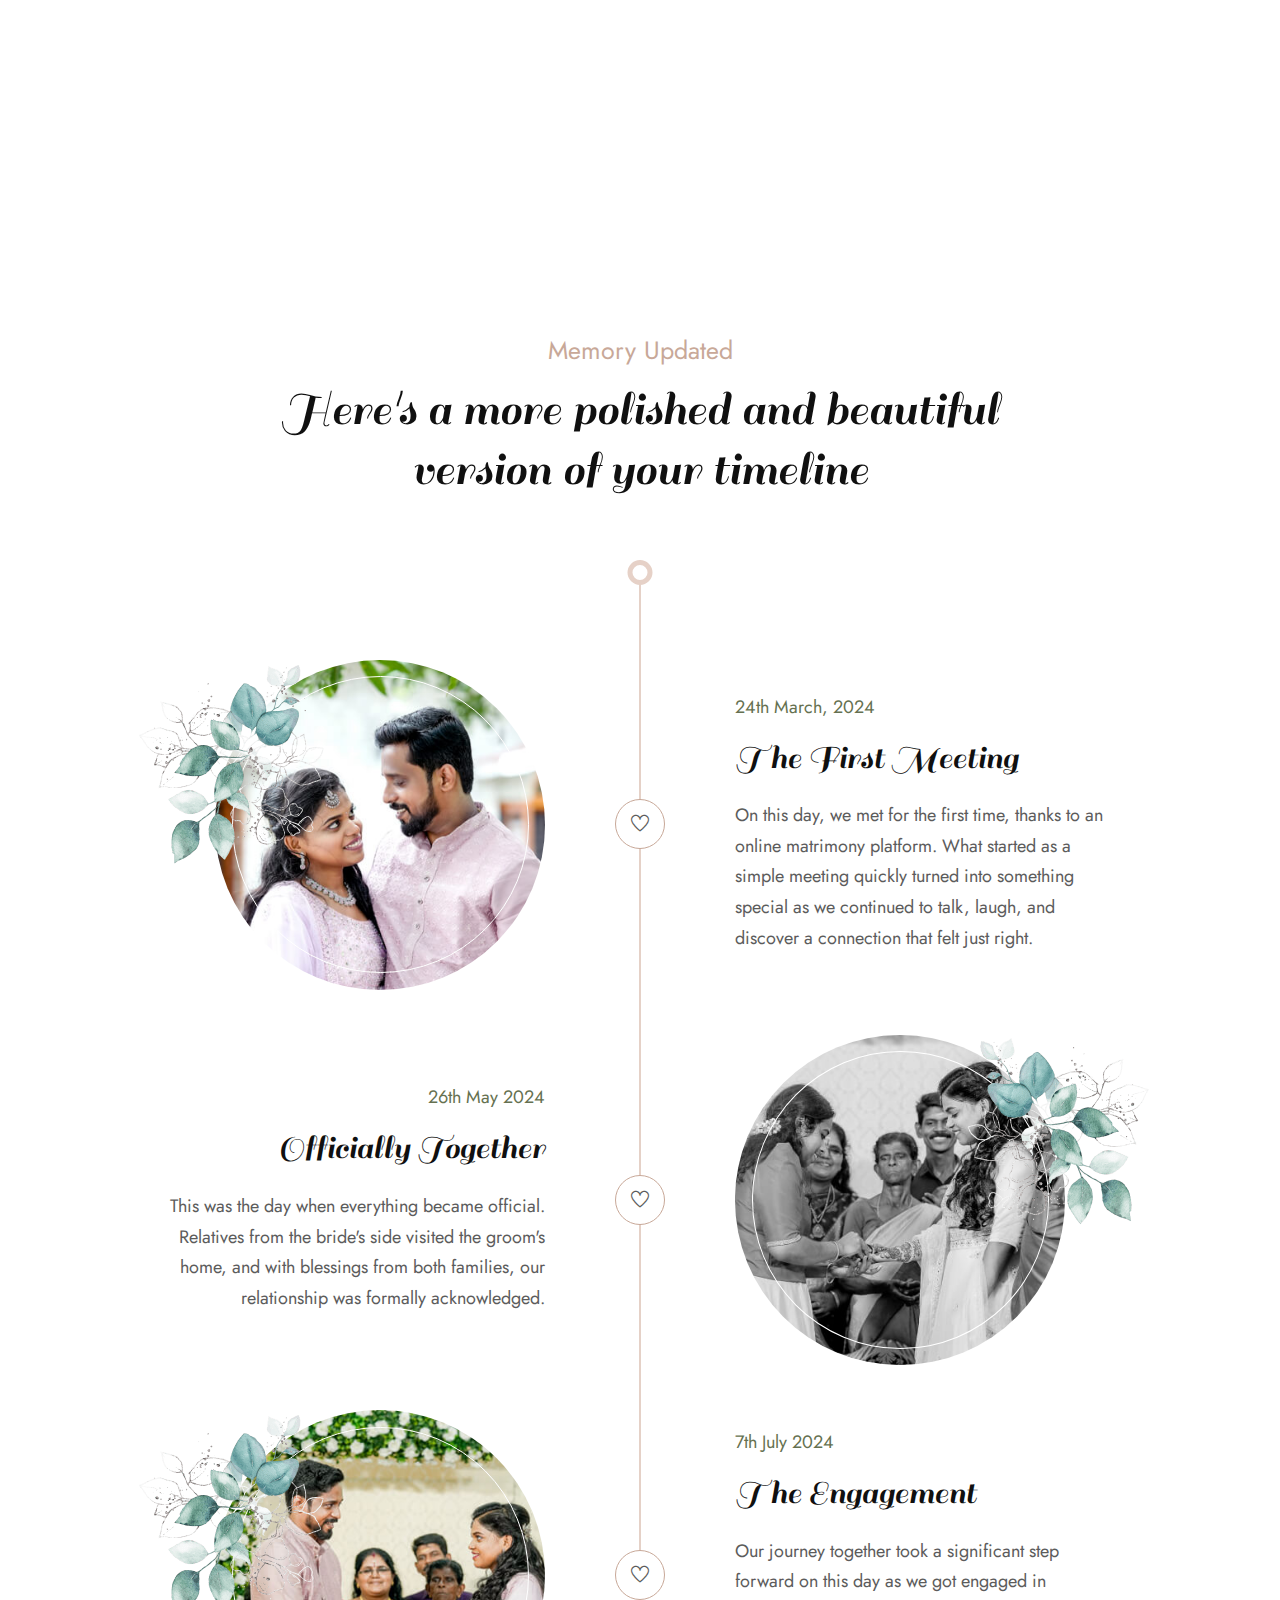
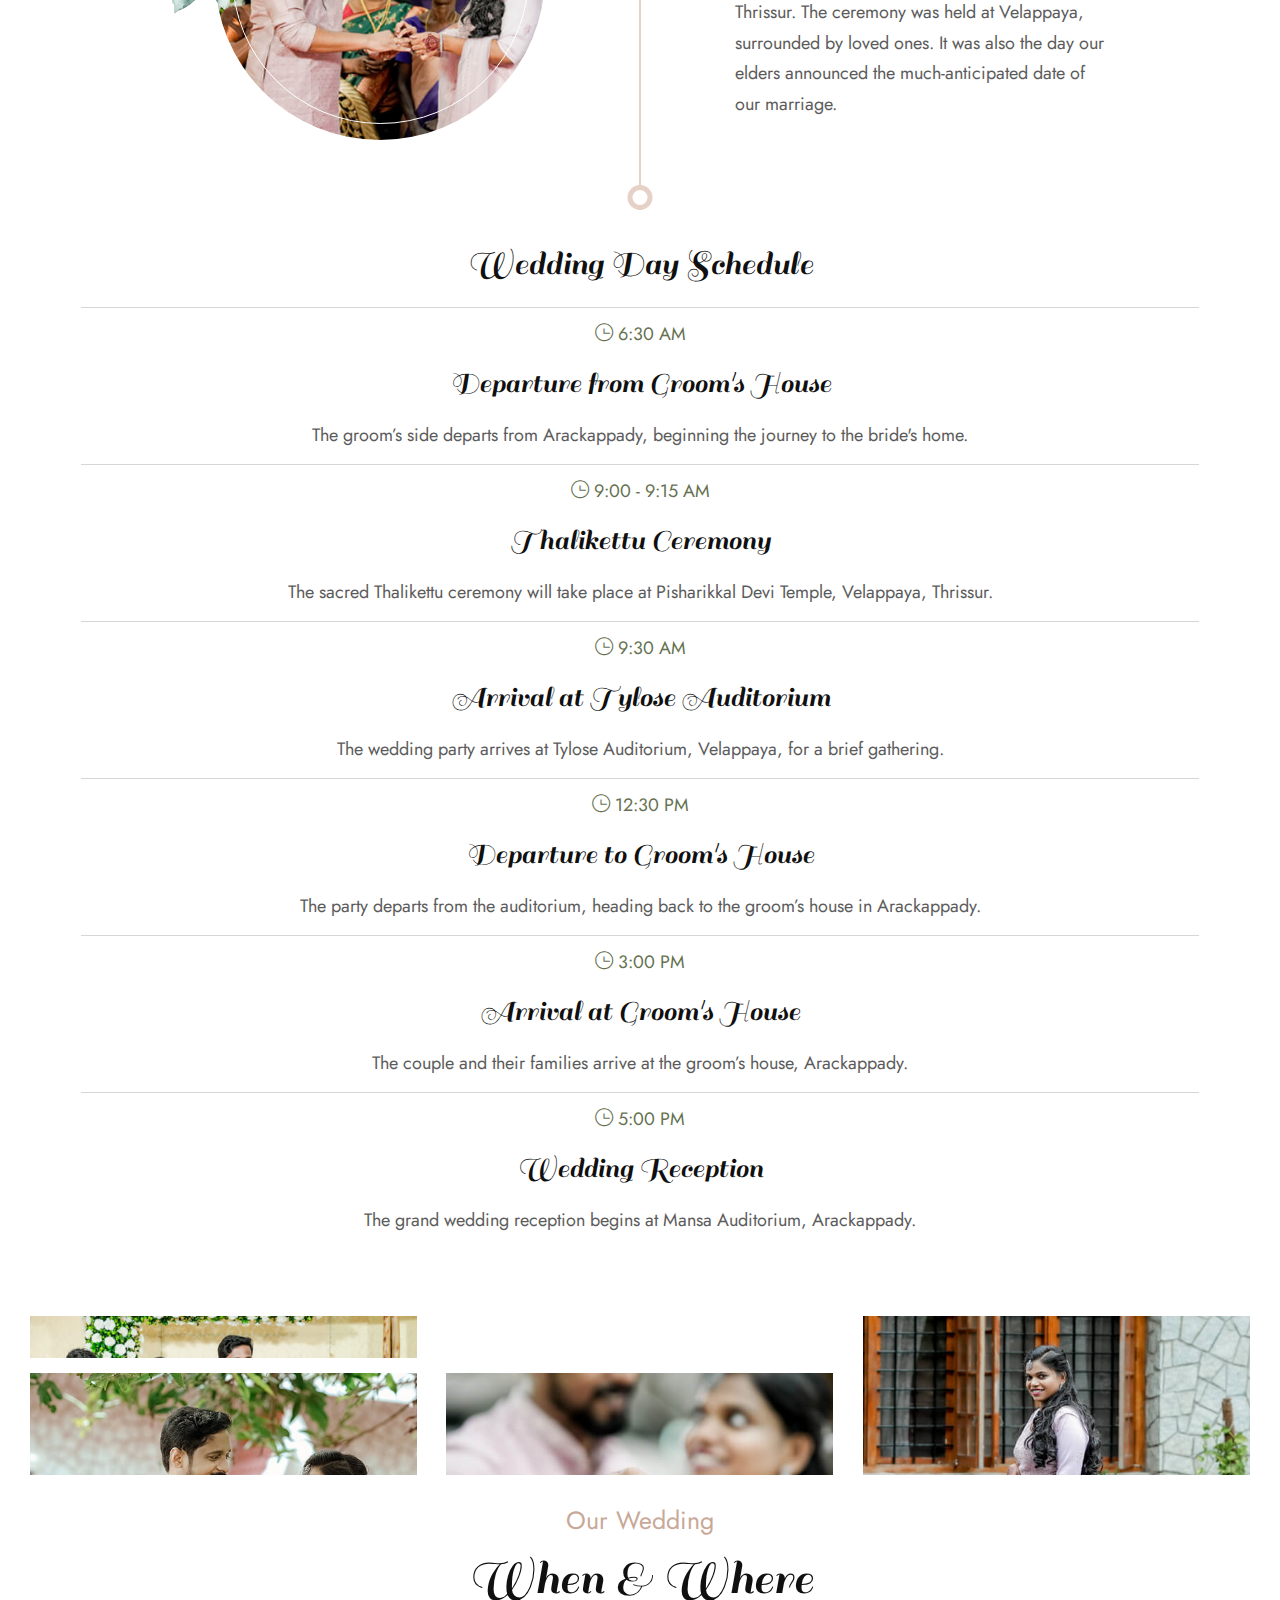
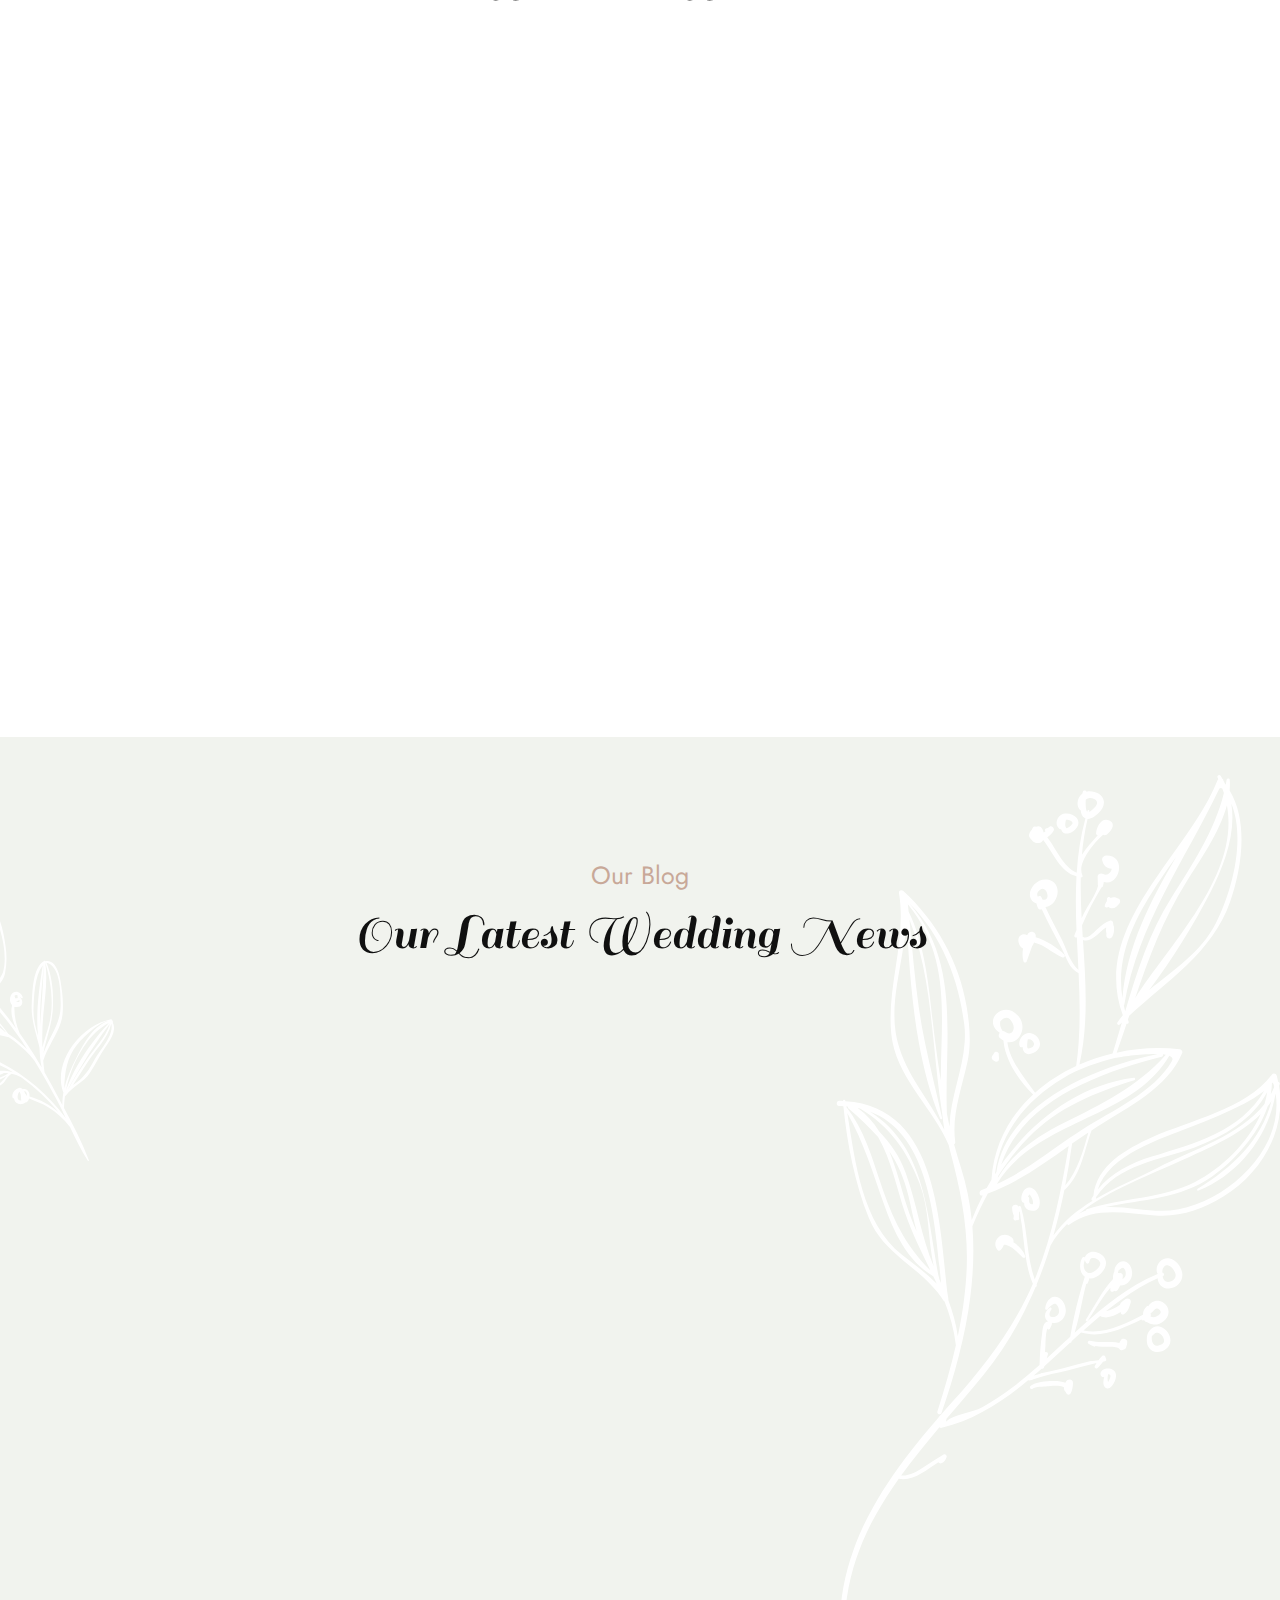
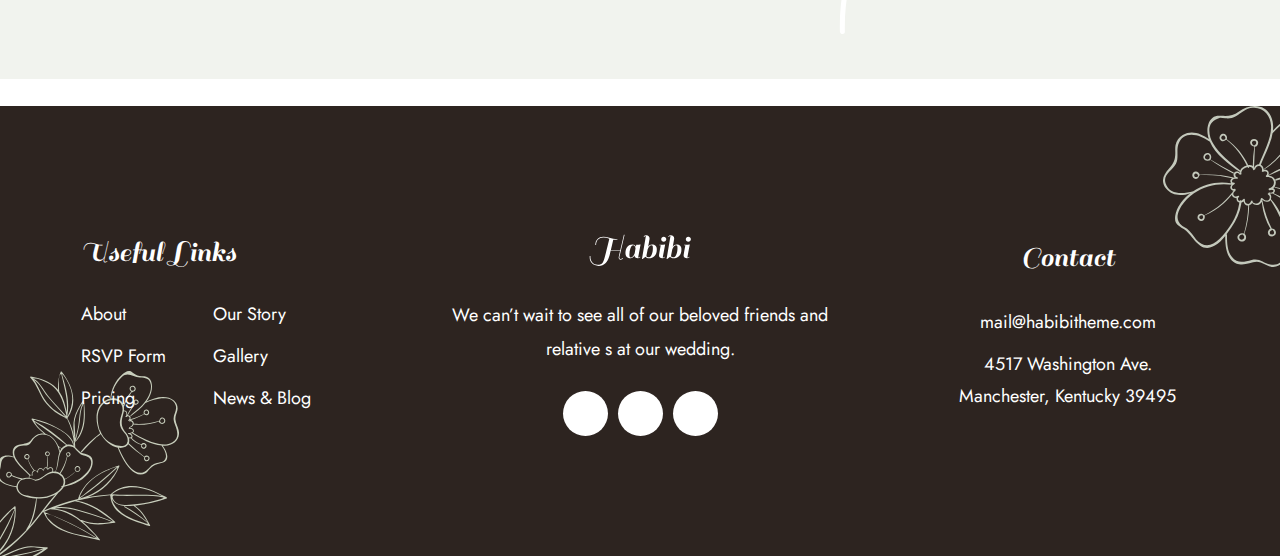
==== commit 43a9197a: "update" ====
--- a/index-1.html
+++ b/index-1.html
@@ -11,7 +11,13 @@
 <meta name='robots' content='max-image-preview:large' />
 <link rel='dns-prefetch' href='//fonts.googleapis.com' />
  
- 
+<link rel="preconnect" href="https://fonts.googleapis.com">
+<link rel="preconnect" href="https://fonts.gstatic.com" crossorigin>
+<link href="https://fonts.googleapis.com/css2?family=Sail&display=swap" rel="stylesheet">
+
+<link href="https://fonts.googleapis.com/css2?family=Jost:ital,wght@0,100..900;1,100..900&family=Sail&display=swap" rel="stylesheet">
+
+
 <style id='classic-theme-styles-inline-css' type='text/css'>
 /*! This file is auto-generated */
 .wp-block-button__link{color:#fff;background-color:#32373c;border-radius:9999px;box-shadow:none;text-decoration:none;padding:calc(.667em + 2px) calc(1.333em + 2px);font-size:1.125em}.wp-block-file__button{background:#32373c;color:#fff;text-decoration:none}
@@ -47,8 +53,6 @@
 <link rel='stylesheet' id='fancybox-css' href='css/fancybox.css?ver=2.0.0' type='text/css' media='all' />
 <link rel='stylesheet' id='habibi-style-css' href='css/styles.css?ver=1.0' type='text/css' media='all' />
 <link rel='stylesheet' id='element-css' href='css/elements.css?ver=1.0' type='text/css' media='all' />
-<link rel='stylesheet' id='consoel-google-fonts-css' href='//fonts.googleapis.com/css2?family=Jost%3Awght%40300%3B400%3B500%3B600%3B700%3B800%3B900&#038;ver=1.0' type='text/css' media='all' />
-<link rel='stylesheet' id='consoel-google-body-fonts-css' href='//fonts.googleapis.com/css2?family=Sail&#038;ver=1.0#038;display=swap' type='text/css' media='all' />
 <link rel='stylesheet' id='habibi-responsive-css' href='css/responsive.css?ver=1.0' type='text/css' media='all' />
 <link rel='stylesheet' id='habibi-default-style-css' href='css/style.css?ver=6.5.5' type='text/css' media='all' />
 <style id='habibi-default-style-inline-css' type='text/css'>
@@ -63,13 +67,12 @@
 <link rel='stylesheet' id='elementor-icons-habibi-icons-css' href='css/flaticon.css?ver=1.0.0' type='text/css' media='all' />
 <script type="text/javascript" src="js/jquery.min.js?ver=3.7.1" id="jquery-core-js"></script>
 <script type="text/javascript" src="js/jquery-migrate.min.js?ver=3.4.1" id="jquery-migrate-js"></script>
-<script type="text/javascript" src="js/jquery-blockui/jquery.blockUI.min.js?ver=2.7.0-wc.9.1.2" id="jquery-blockui-js" defer="defer" data-wp-strategy="defer"></script>
+<script type="text/javascript" src="js/jquery-blockui/jquery.blockUI.min.js" id="jquery-blockui-js" defer="defer" data-wp-strategy="defer"></script>
  
 <script type="text/javascript" src="js/add-to-cart.min.js?ver=9.1.2" id="wc-add-to-cart-js" defer="defer" data-wp-strategy="defer"></script>
 <script type="text/javascript" src="js/js.cookie.min.js?ver=2.1.4-wc.9.1.2" id="js-cookie-js" defer="defer" data-wp-strategy="defer"></script>
- 
 <script type="text/javascript" src="js/woocommerce.min.js?ver=9.1.2" id="woocommerce-js" defer="defer" data-wp-strategy="defer"></script>
-<link rel="https://api.w.org/" href="js/wp-json/" /><link rel="alternate" type="application/json" href="js/37" />
+ 	
 
 <meta name="generator" content="WordPress 6.5.5" />
 <meta name="generator" content="WooCommerce 9.1.2" />
@@ -94,9 +97,22 @@
 					}
 				}
 			</style>
+
+
+
+ 
  
   </head>
   <body class="page-template page-template-elementor_header_footer page page-id-37 theme-habibi woocommerce-no-js elementor-default elementor-template-full-width elementor-kit-6 elementor-page elementor-page-37">
+
+<!-- Counter -->
+<div class="counter_hide">
+<script type='text/javascript' src='https://www.freevisitorcounters.com/auth.php?id=686998354d376f53f537bfa24ad640eaad97c977'></script>
+<script type="text/javascript" src="https://www.freevisitorcounters.com/en/home/counter/1223236/t/1"></script>
+</div>
+<!-- counter end -->
+
+
        <div class="page-wrapper layout-full"> <!-- #habibi-theme-wrapper -->
   <!-- start preloader -->
 <div class="preloader">
@@ -110,7 +126,7 @@
         </div>
     </div>
 </div>
-<!-- end preloader -->    <header id="header" class="header-builder">
+<!-- end preloader -->    <!-- <header id="header" class="header-builder">
       		<div data-elementor-type="wp-post" data-elementor-id="159" class="elementor elementor-159">
 				<div class="elementor-element elementor-element-b82010c e-con-full e-flex e-con e-parent" data-id="b82010c" data-element_type="container">
 				<div class="elementor-element elementor-element-c678079 elementor-widget elementor-widget-wpo-habibi_header" >
@@ -121,16 +137,7 @@
 			<nav class="navigation navbar navbar-expand-lg navbar-light">
 				<div class="container-fluid">
 					<div class="row align-items-center">
-						<div class="col-lg-3 col-md-3 col-3 d-lg-none dl-block">
-							<div class="mobail-menu">
-								<button type="button" class="navbar-toggler open-btn">
-									<span class="sr-only">Toggle navigation</span>
-									<span class="icon-bar first-angle"></span>
-									<span class="icon-bar middle-angle"></span>
-									<span class="icon-bar last-angle"></span>
-								</button>
-							</div>
-						</div>
+						 
 						<div class="col-lg-2 col-md-6 col-6">
 							<div class="navbar-header">
 								<a class="navbar-brand" href="">
@@ -142,14 +149,14 @@
 						</div>
 					 
 					</div>
-				</div><!-- end of container -->
+				</div> 
 			</nav>
 		</div>
 				</div>
 				</div>
 				</div>
 				</div>
-		    </header>
+		    </header> -->
     		<div data-elementor-type="wp-page" data-elementor-id="37" class="elementor elementor-37">
 				<div class="elementor-element elementor-element-7cbd3f1 e-con-full e-flex e-con e-parent" data-id="7cbd3f1" data-element_type="container">
 				<div class="elementor-element elementor-element-7365781 elementor-widget elementor-widget-wpo-habibi_hero_hero" >
@@ -163,13 +170,16 @@
 								<div class="col-xl-6 col-lg-6 col-12">
 									<div class="wpo-static-hero-inner">
 										<div class="slide-title wow zoomIn" data-wow-duration="1500ms">
-											<h2>Save <span>the</span> Date</h2>											<div class="shape">
+											<!-- <h2>Save <span>the</span> Date</h2> -->
+												<!-- <h2>08 <span>Sep </span> <span>2024 </span>    </h2>											 -->
+												<img src="images/hand.png" class="header-hand" alt="">
+											<div class="shape">
 												<img decoding="async" src="images/hero4-flower.png" alt="">											</div>
 										</div>
 										<div class="slide-sub-title wow fadeInUp" data-wow-duration="1500ms">
-											<h3>Sophia &amp; Oliver</h3>										</div>
-										<div data-swiper-parallax="400" class="slide-text wow fadeInUp" data-wow-duration="1600ms">
-											<p>We Are Getting Married November 15,2024</p>										</div>
+											<h3>Akhilesh &amp; Greeshma</h3>										</div>
+										<div data-swiper-parallax="400" class="slide-text wow fadeInUp" data-wow-duration="1600ms">	
+											<p>We Are Getting Married on September 08,2024</p>										</div>
 										<div class="clearfix"></div>
 									</div>
 								</div>
@@ -183,14 +193,14 @@
 									<div class="static-hero-img-inner">
 										<img decoding="async" src="images/hero-3.jpg" alt="">									</div>
 											</div>
-					<div class="wpo-wedding-date">
+					<!-- <div class="wpo-wedding-date">
 						<div class="clock-grids">
 							<div id="clock" data-date="2024-09-08 00:00"></div>
 						</div>
-					</div>
+					</div> -->
 				</div>
 			</div>
-			<script>
+			<!-- <script>
 				jQuery(document).ready(function() {
 					/*------------------------------------------
             = COUNTDOWN CLOCK
@@ -207,11 +217,57 @@
 					}
 
 				});
-			</script>
+			</script> -->
 		
 		</div>
 				</div>
 				</div>
+
+
+
+
+
+<div class="elementor-element elementor-element-5272e9d e-con-full e-flex e-con e-parent" data-id="5272e9d" data-element_type="container">
+				<div class="elementor-element elementor-element-038c628 elementor-widget elementor-widget-wpo-habibi_coundown" data-id="038c628" data-element_type="widget" data-settings="{&quot;countdown_image&quot;:{&quot;url&quot;:&quot;images\/date-bg.png&quot;,&quot;id&quot;:637,&quot;size&quot;:&quot;&quot;,&quot;alt&quot;:&quot;&quot;,&quot;source&quot;:&quot;library&quot;}}" data-widget_type="wpo-habibi_coundown.default">
+				<div class="elementor-widget-container">
+					<div class="wpo-wedding-countdown">
+		    <div class="container">
+		        <div class="row wow fadeInUp" data-wow-duration="1600ms">
+		            <div class="col col-xs-12">
+		                <div class="clock-grids">
+		                   <div id="clock" data-date="2024-09-08 00:00"></div>
+		                </div>
+		            </div>
+		        </div>
+		    </div> <!-- end container -->
+		</div>
+
+		<script>
+			jQuery(document).ready(function() {
+				/*------------------------------------------
+            = COUNTDOWN CLOCK
+        -------------------------------------------*/
+				if (jQuery("#clock").length) {
+					var weddingDate = jQuery('#clock').data('date');
+					jQuery('#clock').countdown(weddingDate, function(event) {
+						var $this = jQuery(this).html(event.strftime('' +
+							'<div class="box"  style="background: url( images/date-bg.png )  no-repeat center center;"><div><div class="time">%D</div> <span>Days</span></div></div>' +
+							'<div class="box"  style="background: url( images/date-bg.png )  no-repeat center center;"><div><div class="time">%H</div> <span>Hours</span></div></div>' +
+							'<div class="box"  style="background: url( images/date-bg.png )  no-repeat center center;"><div><div class="time">%M</div> <span>Mins</span> </div></div>' +
+							'<div class="box"  style="background: url( images/date-bg.png )  no-repeat center center;"><div><div class="time">%S</div> <span>Secs</span> </div></div>'));
+					});
+				}
+
+			});
+		</script>
+		</div>
+				</div>
+				</div>
+
+
+
+
+
 		<div class="elementor-element elementor-element-1dbd9ef e-con-full e-flex e-con e-parent" data-id="1dbd9ef" data-element_type="container">
 				<div class="elementor-element elementor-element-64a3380 elementor-widget elementor-widget-wpo-habibi_client" data-id="64a3380" data-element_type="widget" data-widget_type="wpo-habibi_client.default">
 				<div class="elementor-widget-container">
@@ -221,19 +277,19 @@
 					<div class="col col-xs-12">
 						<div class="partner-grids partners-slider owl-carousel">
 																<div class="grid">
-																				<img decoding="async" src="images/partner-1.png" alt="">
+																				safsaf
 																			</div>
 																<div class="grid">
-																				<img decoding="async" src="images/partner-2.png" alt="">
+																				safsaf
 																			</div>
 																<div class="grid">
-																				<img decoding="async" src="images/partner-3.png" alt="">
+																				safsaf
 																			</div>
 																<div class="grid">
-																				<img decoding="async" src="images/partner-4.png" alt="">
+																				safsaf
 																			</div>
 																<div class="grid">
-																				<img decoding="async" src="images/partner-5.png" alt="">
+																				safsaf
 																			</div>
 													</div>
 					</div>
@@ -252,8 +308,11 @@
 						<div class="row align-items-center">
 							<div class="col col-xl-3 col-lg-4 col-12">
 								<div class="text-grid wow fadeInLeftSlow" data-wow-duration="800ms">
-									<h3>Sophia Miles</h3><p>We look forward to building a life filled with love and countless memories. We are excited to share our joy.
-</p>									<div class="social">
+									<h3>Akhilesh Prabhakar</h3> 
+
+									<p> Lecturer Govt Polytechnic College <br> MTech in Chemical Engineering</p>
+
+									<div class="social">
 										<ul>
 																							<li>
 													<a href="#">
@@ -273,22 +332,24 @@
 							</div>
 							<div class="col col-xl-6 col-lg-4 col-12">
 								<div class="middle-couple-pic-wrap">
+									
+									<div class="middle-couple-pic wow fadeInUp" data-wow-duration="1000ms">
+										<div class="middle-couple-pic-inner">
+																							<img decoding="async" src="images/Oliver-Zonas.jpg" alt="images/Oliver-Zonas.jpg">
+																					</div>
+									</div>
 									<div class="middle-couple-pic wow fadeInUp" data-wow-duration="1000ms">
 										<div class="middle-couple-pic-inner">
 																							<img decoding="async" src="images/Sophia-Miles.jpg" alt="images/Sophia-Miles.jpg">
 																					</div>
 									</div>
-									<div class="middle-couple-pic wow fadeInUp" data-wow-duration="1000ms">
-										<div class="middle-couple-pic-inner">
-																							<img decoding="async" src="images/Oliver-Zonas.jpg" alt="images/Oliver-Zonas.jpg">
-																					</div>
-									</div>
 								</div>
 							</div>
 							<div class="col col-xl-3 col-lg-4 col-12">
 								<div class="text-grid wow fadeInRightSlow" data-wow-duration="800ms">
-									<h3>Oliver Zonas</h3><p>We look forward to building a life filled with love and countless memories. We are excited to share our joy.
-</p>									<div class="social">
+									<h3>Greeshma V K</h3> 
+									<p>Technician Medical Education <br>MSC MLT</p>
+									<div class="social">
 										<ul>
 																							<li>
 													<a href="#">
@@ -313,7 +374,7 @@
 				</div>
 				</div>
 				</div>
-		<div class="elementor-element elementor-element-003edf9 e-con-full e-flex e-con e-parent" >
+<!-- 		<div class="elementor-element elementor-element-003edf9 e-con-full e-flex e-con e-parent" >
 				<div class="elementor-widget-container">
 					<div class="habibi-video-cta wpo-video-section pb-0 section-padding row">
 			<div class="container-fluid">
@@ -325,14 +386,14 @@
 			</div>
 		</div>
 		</div>
-				</div>
+				</div> -->
 				</div>
 		<div class="elementor-element elementor-element-7a35182 e-con-full e-flex e-con e-parent" data-id="7a35182" data-element_type="container">
 				<div class="elementor-element elementor-element-b697b2f elementor-widget elementor-widget-wpo-habibi_title" data-id="b697b2f" data-element_type="widget" data-widget_type="wpo-habibi_title.default">
 				<div class="elementor-widget-container">
 					<div class="wpo-section-area">
 			<div class="wpo-section-title">
-				<span>Our Story</span><h2>How It Happened</h2>			</div>
+				<span> Memory Updated </span><h2> Here's a more polished and beautiful version of your timeline </h2>			</div>
 		</div>
 		</div>
 				</div>
@@ -346,37 +407,44 @@
 						<div class="col col-xs-12">
 							<div class="story-timeline">
 								<div class="round-shape"></div>
-																			<div class="row">
-												<div class="col col-lg-6 col-12">
-													<div class="img-holder right-align-text left-site">
-														<img decoding="async" src="images/story-4-1.jpg" alt="" class="img img-responsive">														<div class="story-shape-img-1">
-															<img decoding="async" src="images/s-shape1.png" alt="">														</div>
-													</div>
+									<div class="row">
+
+		<div class="col col-lg-6 col-12">
+			<div class="img-holder right-align-text left-site">
+				<img decoding="async" src="images/story-4-1.jpg" alt="" class="img img-responsive">
+				<div class="story-shape-img-1"> <img decoding="async" src="images/s-shape1.png" alt=""> </div>
+			</div>
+		</div>
+										<div class="col col-lg-6 col-12 text-holder">
+											<span class="heart">
+												<i class="ti-heart"></i>
+											</span>
+											<div class="story-text">
+												<span class="date">24th March, 2024</span>
+												<h3> The First Meeting </h3>
+												<p> On this day, we met for the first time, thanks to an online matrimony platform. What started as a simple meeting quickly turned into something special as we continued to talk, laugh, and discover a connection that felt just right.</p>													
+											</div>
+											</div>
+										</div>
+										<div class="row">
+											<div class="col col-lg-6 col-12 order-lg-1 order-2 text-holder right-heart">
+												<span class="heart">
+													<i class="ti-heart"></i>
+												</span>
+												<div class="story-text right-align-text">
+													<span class="date">26th May 2024 </span>
+													<h3>Officially Together</h3>
+													<p> This was the day when everything became official. Relatives from the bride's side visited the groom's home, and with blessings from both families, our relationship was formally acknowledged.</p>													
 												</div>
-												<div class="col col-lg-6 col-12 text-holder">
-													<span class="heart">
-														<i class="fi flaticon-heart"></i>
-													</span>
-													<div class="story-text">
-														<span class="date">22 Feb, 2019</span><h3>How we meet</h3><p>Met in New York when their mutual friends hosted a pregame before the biggest summer concert of 2014. As their friends filed out of the apartment and into their rides to the show</p>													</div>
-												</div>
-											</div>
-																			<div class="row">
-												<div class="col col-lg-6 col-12 order-lg-1 order-2 text-holder right-heart">
-													<span class="heart">
-														<i class="fi flaticon-heart"></i>
-													</span>
-													<div class="story-text right-align-text">
-														<span class="date">02 Nov, 2020</span><h3>He proposed, I said Yes</h3><p>It was a moment I had eagerly anticipated, and when he asked, &quot;Will you marry me?&quot; I couldn&#039;t contain my happiness. With a resounding &quot;Yes!&quot; and a kiss that sealed our commitment</p>													</div>
 												</div>
 												<div class="col col-lg-6 col-12 order-lg-2 order-1">
 													<div class="img-holder right-align-img">
 														<img decoding="async" src="images/story-4-2.jpg" alt="" class="img img-responsive">														<div class="story-shape-img-1">
-															<img decoding="async" src="images/s-shape2.png" alt="">														</div>
+														<img decoding="async" src="images/s-shape2.png" alt="">														</div>
 													</div>
 												</div>
 											</div>
-																					<div class="row">
+											<div class="row">
 												<div class="col col-lg-6 col-12">
 													<div class="img-holder right-align-text left-site">
 														<img decoding="async" src="images/story-4-3.jpg" alt="" class="img img-responsive">														<div class="story-shape-img-1">
@@ -385,10 +453,13 @@
 												</div>
 												<div class="col col-lg-6 col-12 text-holder">
 													<span class="heart">
-														<i class="fi flaticon-heart"></i>
+														<i class="ti-heart"></i>
 													</span>
 													<div class="story-text">
-														<span class="date">14 Feb, 2022</span><h3>Our Engagement Day</h3><p>Our engagement day was a dream come true, a day etched in our hearts forever. He had planned every detail, ensuring it would be a moment we&#039;d cherish for a lifetime. </p>													</div>
+														<span class="date">7th July 2024 </span>
+														<h3>The Engagement </h3>
+														<p> Our journey together took a significant step forward on this day as we got engaged in Thrissur. The ceremony was held at Velappaya, surrounded by loved ones. It was also the day our elders announced the much-anticipated date of our marriage. </p>													
+													</div>
 												</div>
 											</div>
 																<div class="row">
@@ -397,6 +468,55 @@
 									</div>
 								</div>
 
+								<div class="row">
+									<div class="col-md-12">
+										<div class="schedule_section"> 
+
+											<h3>Wedding Day Schedule </h3>
+
+											<hr>
+											<spam class="date"> <i class="ti-time"></i> 6:30 AM </spam>
+											<h2>Departure from Groom's House</h2>
+											<div class="text-center"> 
+											The groom’s side departs from Arackappady, beginning the journey to the bride's home. 
+											</div>
+											<hr>
+											<spam class="date"> <i class="ti-time"></i> 9:00 - 9:15 AM </spam>
+											<h2>Thalikettu Ceremony</h2>
+											<div class="text-center"> 
+											The sacred Thalikettu ceremony will take place at Pisharikkal Devi Temple, Velappaya, Thrissur.
+											</div>
+											<hr>
+											<spam class="date"> <i class="ti-time"></i> 9:30 AM </spam>
+											<h2>Arrival at Tylose Auditorium</h2>
+											<div class="text-center"> 
+											The wedding party arrives at Tylose Auditorium, Velappaya, for a brief gathering.
+											</div>
+											<hr>
+											<spam class="date"> <i class="ti-time"></i> 12:30 PM </spam>
+											<h2>Departure to Groom's House</h2>
+											<div class="text-center"> 
+											The party departs from the auditorium, heading back to the groom’s house in Arackappady.
+											</div>
+											<hr>
+											<spam class="date"> <i class="ti-time"></i> 3:00 PM </spam>
+											<h2>Arrival at Groom's House</h2>
+											<div class="text-center"> 
+											The couple and their families arrive at the groom’s house, Arackappady.
+											</div>
+											<hr>
+											<spam class="date"> <i class="ti-time"></i> 5:00 PM </spam>
+											<h2>Wedding Reception</h2>
+											<div class="text-center"> 
+											The grand wedding reception begins at Mansa Auditorium, Arackappady.
+											</div>
+										
+
+
+										</div>
+									</div>
+								</div>
+
 							</div>
 						</div>
 					</div> <!-- end row -->
@@ -405,6 +525,12 @@
 				</div>
 				</div>
 				</div>
+
+
+
+
+
+
 		<div class="elementor-element elementor-element-36beeed e-con-full e-flex e-con e-parent" data-id="36beeed" data-element_type="container">
 				<div class="elementor-element elementor-element-9a60970 elementor-widget elementor-widget-wpo-habibi_gallery" data-id="9a60970" data-element_type="widget" data-widget_type="wpo-habibi_gallery.default">
 				<div class="elementor-widget-container">
@@ -475,7 +601,9 @@
 				</div>
 				</div>
 				</div>
-		<div class="elementor-element elementor-element-2cd9d2c e-con-full e-flex e-con e-parent" data-id="2cd9d2c" data-element_type="container">
+
+
+		<!-- <div class="elementor-element elementor-element-2cd9d2c e-con-full e-flex e-con e-parent" data-id="2cd9d2c" data-element_type="container">
 				<div class="elementor-element elementor-element-372498d elementor-widget elementor-widget-wpo-habibi_title" data-id="372498d" data-element_type="widget" data-widget_type="wpo-habibi_title.default">
 				<div class="elementor-widget-container">
 					<div class="wpo-section-area">
@@ -541,12 +669,12 @@
 	                </div>
                 	            </div>
 	        </div>
-	    </div> <!-- end container -->
+	    </div>  
 	</div>
 		</div>
 				</div>
-				</div>
-		<div class="elementor-element elementor-element-bd72d8f e-con-full e-flex e-con e-parent" data-id="bd72d8f" data-element_type="container">
+				</div> -->
+		<!-- <div class="elementor-element elementor-element-bd72d8f e-con-full e-flex e-con e-parent" data-id="bd72d8f" data-element_type="container">
 				<div class="elementor-element elementor-element-025a568 elementor-widget elementor-widget-wpo-habibi_contact_form" data-id="025a568" data-element_type="widget" data-settings="{&quot;bg_image&quot;:{&quot;url&quot;:&quot;images/rsvp-bg.jpg&quot;,&quot;id&quot;:1035,&quot;size&quot;:&quot;&quot;,&quot;alt&quot;:&quot;&quot;,&quot;source&quot;:&quot;library&quot;}}" data-widget_type="wpo-habibi_contact_form.default">
 				<div class="elementor-widget-container">
 						<div class="habibi-rsvp-form wpo-contact-section-s4 section-padding" id="rsvp">
@@ -609,7 +737,7 @@
 			</div>
 				</div>
 				</div>
-				</div>
+				</div> -->
 		<div class="elementor-element elementor-element-7efc9f4 e-con-full e-flex e-con e-parent" data-id="7efc9f4" data-element_type="container">
 				<div class="elementor-element elementor-element-1e1a318 elementor-widget elementor-widget-wpo-habibi_title" data-id="1e1a318" data-element_type="widget" data-widget_type="wpo-habibi_title.default">
 				<div class="elementor-widget-container">
@@ -622,73 +750,51 @@
 				<div class="elementor-element elementor-element-96c74de elementor-widget elementor-widget-wpo-habibi_events" data-id="96c74de" data-element_type="widget" data-widget_type="wpo-habibi_events.default">
 				<div class="elementor-widget-container">
 			
-		
-		<div class="habibi-events wpo-event-section-s3">
-	    <div class="container">
-	        <div class="wpo-event-wrap">
-	            <div class="row">
-	            		                <div class="col col-lg-4 col-md-6 col-12">
-	                    <div class="wpo-event-item wow fadeInUp" data-wow-duration="1000ms">
-	                    	 	                        <div class="wpo-event-img">
-	                            <div class="wpo-event-img-inner">
-	                              <img decoding="async" src="images/event-three-1.jpg" alt="">	                            </div>
-	                                                        
-	                        </div>
-	                       	                        <div class="wpo-event-text">
-	                            
-                              <div class="title"><h2>The Reception</h2></div>                            
-	                            <ul>
-	                              <li>1:00 PM – 2:30 PM</li><li>Washington Ave. Manchester, 39495</li>																	<li>
-																		<a class="popup-gmaps" href="https://www.google.com/maps/embed?pb=!1m18!1m12!1m3!1d25211.21212385712!2d144.95275648773628!3d-37.82748510398018!2m3!1f0!2f0!3f0!3m2!1i1024!2i768!4f13.1!3m3!1m2!1s0x6ad642af0f11fd81%3A0x5045675218ce7e0!2zTWVsYm91cm5lIFZJQyAzMDA0LCDgpoXgprjgp43gpp_gp43gprDgp4fgprLgpr_gpq_gprzgpr4!5e0!3m2!1sbn!2sbd!4v1503742051881">
-																			See Location																		</a>
+
+<div class="habibi-events wpo-event-section-s3">
+    <div class=container>
+        <div class=wpo-event-wrap>
+            <div class=row>
+                <div class="col col-12 col-lg-6 col-md-6">
+                    <div class="fadeInUp wow wpo-event-item" data-wow-duration=1200ms>
+                        <div class=wpo-event-img>
+                            <div class=wpo-event-img-inner><img alt="" decoding=async src=images/event-three-2.jpg></div>
+                        </div>
+                        <div class=wpo-event-text>
+                            <div class=title>
+                                <h2> Thalikettu Ceremony </h2></div>
+																<ul>
+																	<li> 9:00 - 9:15 AM </li>
+																	<li> Tylose Auditorium <br> Medical College Rd, Athani Thrissur </li>  
+																	<li><a class=popup-gmaps href="https://www.google.com/maps/embed?pb=!1m18!1m12!1m3!1d2772.9628215104685!2d76.20910368245238!3d10.613406124576128!2m3!1f0!2f0!3f0!3m2!1i1024!2i768!4f13.1!3m3!1m2!1s0x3ba7e9e80d8da3b5%3A0x50f32a913775784f!2sTylos%20Academy%20Mini%20Hall.!5e0!3m2!1sen!2sin!4v1724089476164!5m2!1sen!2sin" width="100%" height="700" style="border:0;" allowfullscreen="" loading="lazy" referrerpolicy="no-referrer-when-downgrade">See Location</a> 
 																	</li>
-																	                            </ul>
-	                        </div>
-	                    </div>
-	                </div>
-	               	                <div class="col col-lg-4 col-md-6 col-12">
-	                    <div class="wpo-event-item wow fadeInUp" data-wow-duration="1200ms">
-	                    	 	                        <div class="wpo-event-img">
-	                            <div class="wpo-event-img-inner">
-	                              <img decoding="async" src="images/event-three-2.jpg" alt="">	                            </div>
-	                                                        
-	                        </div>
-	                       	                        <div class="wpo-event-text">
-	                            
-                              <div class="title"><h2>The Ceremony</h2></div>                            
-	                            <ul>
-	                              <li>3:00 PM – 2:30 PM</li><li>Washington Ave. Manchester, 39495</li><li>+1 234-567-8910</li>																	<li>
-																		<a class="popup-gmaps" href="https://www.google.com/maps/embed?pb=!1m18!1m12!1m3!1d25211.21212385712!2d144.95275648773628!3d-37.82748510398018!2m3!1f0!2f0!3f0!3m2!1i1024!2i768!4f13.1!3m3!1m2!1s0x6ad642af0f11fd81%3A0x5045675218ce7e0!2zTWVsYm91cm5lIFZJQyAzMDA0LCDgpoXgprjgp43gpp_gp43gprDgp4fgprLgpr_gpq_gprzgpr4!5e0!3m2!1sbn!2sbd!4v1503742051881">
-																			See Location																		</a>
-																	</li>
-																	                            </ul>
-	                        </div>
-	                    </div>
-	                </div>
-	               	                <div class="col col-lg-4 col-md-6 col-12">
-	                    <div class="wpo-event-item wow fadeInUp" data-wow-duration="1400ms">
-	                    	 	                        <div class="wpo-event-img">
-	                            <div class="wpo-event-img-inner">
-	                              <img decoding="async" src="images/event-three-3.jpg" alt="">	                            </div>
-	                                                        
-	                        </div>
-	                       	                        <div class="wpo-event-text">
-	                            
-                              <div class="title"><h2>The Party</h2></div>                            
-	                            <ul>
-	                              <li>5:00 PM – 7:30 PM</li><li>Washington Ave. Manchester, 39495</li>																	<li>
-																		<a class="popup-gmaps" href="https://www.google.com/maps/embed?pb=!1m18!1m12!1m3!1d25211.21212385712!2d144.95275648773628!3d-37.82748510398018!2m3!1f0!2f0!3f0!3m2!1i1024!2i768!4f13.1!3m3!1m2!1s0x6ad642af0f11fd81%3A0x5045675218ce7e0!2zTWVsYm91cm5lIFZJQyAzMDA0LCDgpoXgprjgp43gpp_gp43gprDgp4fgprLgpr_gpq_gprzgpr4!5e0!3m2!1sbn!2sbd!4v1503742051881">
-																			See Location																		</a>
-																	</li>
-																	                            </ul>
-	                        </div>
-	                    </div>
-	                </div>
-	               	            </div>
-	        </div>
-	    </div> <!-- end container -->
-	</div>
-	
+																</ul>
+                        </div>
+                    </div>
+                </div>
+                <div class="col col-12 col-lg-6 col-md-6">
+                    <div class="fadeInUp wow wpo-event-item" data-wow-duration=1400ms>
+                        <div class=wpo-event-img>
+                            <div class=wpo-event-img-inner><img alt="" decoding=async src=images/event-three-3.jpg></div>
+                        </div>
+                        <div class=wpo-event-text>
+                            <div class=title>
+                                <h2> Wedding Reception </h2></div>
+                            <ul>
+                                <li>5:00 PM – 8:00 PM
+                                    <li>  Mansa Auditorium <br> Arakkappady 	Vengola Ernakulam
+                                        <li><a class=popup-gmaps href="https://www.google.com/maps/embed?pb=!1m18!1m12!1m3!1d3928.4947660574585!2d76.45697847590105!3d10.058484772023805!2m3!1f0!2f0!3f0!3m2!1i1024!2i768!4f13.1!3m3!1m2!1s0x3b07e144566d8bf9%3A0x8019cb7f2773951c!2sMansa%20Auditorium!5e0!3m2!1sen!2sin!4v1724089794557!5m2!1sen!2sin" width="600" height="450" style="border:0;" allowfullscreen="" loading="lazy" referrerpolicy="no-referrer-when-downgrade">See Location</a></ul>
+
+                                        	
+                        </div>
+                    </div>
+                </div>
+            </div>
+        </div>
+    </div>
+</div>
+
+
 		</div>
 				</div>
 				</div>
@@ -819,7 +925,7 @@
 					</div>
 				</div> <!-- end container -->
 			</div>
-							<div class="wpo-lower-footer">
+<!-- 							<div class="wpo-lower-footer">
 					<div class="container">
 						<div class="row">
 							<div class="col col-xs-12">
@@ -827,7 +933,7 @@
 							</div>
 						</div>
 					</div>
-				</div>
+				</div> -->
 			
 			<div class="ft-shape-1">
 				<img decoding="async" src="images/footer-shape-1.svg" alt="">			</div>
@@ -887,7 +993,7 @@
  
 <script type="text/javascript" src="js/order-attribution.min.js?ver=9.1.2" id="wc-order-attribution-js"></script>
 <script type="text/javascript" src="js/js/bootstrap.min.js?ver=5.0.1" id="bootstrap-js"></script>
-<script type="text/javascript" src="js/imagesloaded.min.js?ver=5.0.0" id="imagesloaded-js"></script>
+<script type="text/javascript" src="js/imagesloaded.min.js" id="imagesloaded-js"></script>
 <script type="text/javascript" src="js/isotope.min.js?ver=2.2.2" id="isotope-js"></script>
 <script type="text/javascript" src="js/fancybox.min.js?ver=2.1.5" id="fancybox-js"></script>
 <script type="text/javascript" src="js/instafeed.min.js?ver=2.1.5" id="instafeed-js"></script>
@@ -915,6 +1021,6 @@
  
 </script>
 <script type="text/javascript" src="js/frontend.min.js?ver=3.23.0" id="elementor-frontend-js"></script>
-<script type="text/javascript" src="js/habibi-elementor.js?ver=6.5.5" id="habibi-elementor-js"></script>
+<script type="text/javascript" src="js/habibi-elementor.js" id="habibi-elementor-js"></script>
 </body>
 </html>
--- a/css/styles.css
+++ b/css/styles.css
@@ -1,8 +1,3 @@
-/*------------------------------------------------------------------
-[Master Stylesheet]
-Theme Name:     Habibi - Wedding & Wedding Planner WordPress Theme
-Version:        1.0.1
--------------------------------------------------------------------*/
 /*--------------------------------------------------------------
 >>> TABLE OF CONTENTS:
 ----------------------------------------------------------------
@@ -5669,12 +5664,13 @@
 }
 
 .static-hero-s3 .slide-sub-title h3 {
-    font-family: "Jost", sans-serif;
+     font-family: "Sail", cursive;
     font-size: 70px;
     font-style: normal;
     font-weight: 400;
     line-height: normal;
-    color: #C8A898;
+        color: #637e6b;
+    margin-bottom: 0;
 }
 
 @media (max-width: 1399px) {
@@ -5755,8 +5751,17 @@
 @media (max-width: 1199px) {
     .static-hero-s3 .static-hero-right .wpo-wedding-date {
         padding: 5px 25px 25px;
-    }
-}
+        position: relative;
+        top: 10px;
+        width: 100%;
+    }
+    .static-hero-s3{
+        overflow: visible;
+    }
+}
+
+
+
 
 @media (max-width: 530px) {
     .static-hero-s3 .static-hero-right .wpo-wedding-date {
@@ -24242,4 +24247,7 @@
 .single-team .wpo-contact-form-wrapper .submit-area {
     text-align: left;
     padding-left: 10px;
-}+}
+
+
+
--- a/css/styles.css
+++ b/css/styles.css
@@ -1,8 +1,3 @@
-/*------------------------------------------------------------------
-[Master Stylesheet]
-Theme Name:     Habibi - Wedding & Wedding Planner WordPress Theme
-Version:        1.0.1
--------------------------------------------------------------------*/
 /*--------------------------------------------------------------
 >>> TABLE OF CONTENTS:
 ----------------------------------------------------------------
@@ -5669,12 +5664,13 @@
 }
 
 .static-hero-s3 .slide-sub-title h3 {
-    font-family: "Jost", sans-serif;
+     font-family: "Sail", cursive;
     font-size: 70px;
     font-style: normal;
     font-weight: 400;
     line-height: normal;
-    color: #C8A898;
+        color: #637e6b;
+    margin-bottom: 0;
 }
 
 @media (max-width: 1399px) {
@@ -5755,8 +5751,17 @@
 @media (max-width: 1199px) {
     .static-hero-s3 .static-hero-right .wpo-wedding-date {
         padding: 5px 25px 25px;
-    }
-}
+        position: relative;
+        top: 10px;
+        width: 100%;
+    }
+    .static-hero-s3{
+        overflow: visible;
+    }
+}
+
+
+
 
 @media (max-width: 530px) {
     .static-hero-s3 .static-hero-right .wpo-wedding-date {
@@ -24242,4 +24247,7 @@
 .single-team .wpo-contact-form-wrapper .submit-area {
     text-align: left;
     padding-left: 10px;
-}+}
+
+
+
--- a/css/elements.css
+++ b/css/elements.css
@@ -1,10 +1,4 @@
-/*------------------------------------------------------------------
-[Theme Unit Default Style]
-Theme Name: Habibi
-Version:        1.0.0
--------------------------------------------------------------------*/
-
-/*Theme Unit CSS*/
+ 
 
 a {
     color: #657150;
--- a/css/style.css
+++ b/css/style.css
@@ -1,15 +1,3 @@
-/*
-Theme Name: Habibi
-Theme URI: http://themeforest.net/user/wpoceans/
-Author: wpoceans
-Author URI: http://themeforest.net/user/wpoceans/portfolio
-Description: Habibi - Wedding & Wedding Planner WordPress Theme
-Version: 1.0
-License: GNU General Public License v2 or later
-License URI: http://www.gnu.org/licenses/gpl-2.0.html
-Text Domain: habibi
-Tags: one-column, two-columns, left-sidebar, right-sidebar, custom-menu, featured-images, post-formats, theme-options, translation-ready
-*/
 
 
 /*--------------------------------------------------------------
@@ -164,3 +152,73 @@
     background: transparent;
     display: none;
 }
+
+
+/*----*/
+
+
+
+
+.header-hand{
+       max-width: 376px;
+    height: 376px;
+    margin: 0 auto;"
+}
+@media (max-width: 1700px) {
+    
+}
+
+@media (max-width: 991px) {
+    .header-hand{
+        max-width: 226px;
+        max-height: 226px;     
+    }
+   
+}
+
+@media (max-width: 575px) {
+    
+}
+
+@media (min-width: 1400px) {
+    
+}
+
+
+
+.schedule_section{
+    text-align: center;
+    background: #fff;
+    z-index: 999;
+    position: relative;
+    margin-top: -20px;
+    padding: 30px 0px;
+}
+
+.counter_hide{
+    display: none;
+}
+
+
+#error_686998354d376f53f537bfa24ad640eaad97c977{
+    display: none;
+}
+
+.thanks{
+    color: #fff;
+    text-align: center;
+}
+.thanks{
+    h1,h2,h3,h4,h5,h6{
+        color: #fff;
+    }
+}
+
+.wpo-couple-section-s4{
+    padding-top: 120px;
+}
+@media (max-width: 767px) {
+    .wpo-couple-section-s4{
+    padding-top: 70px;
+}
+}
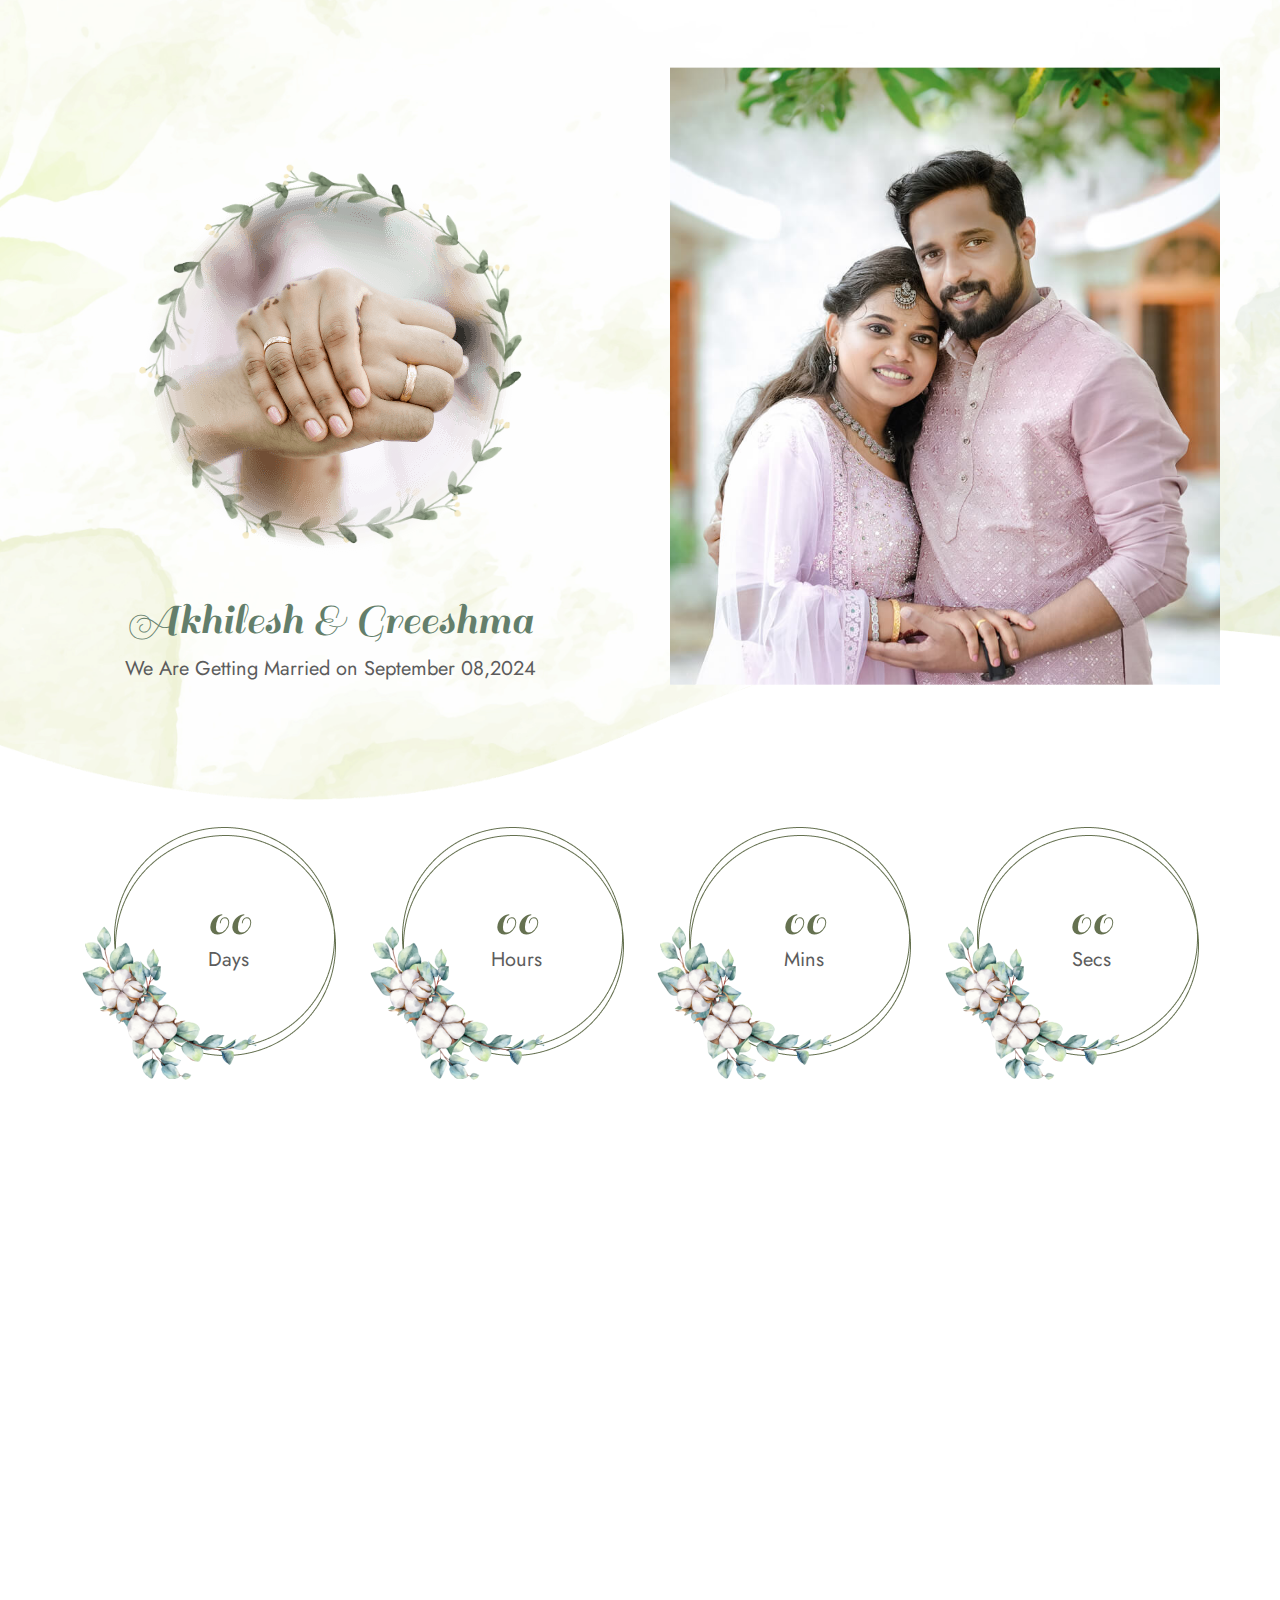
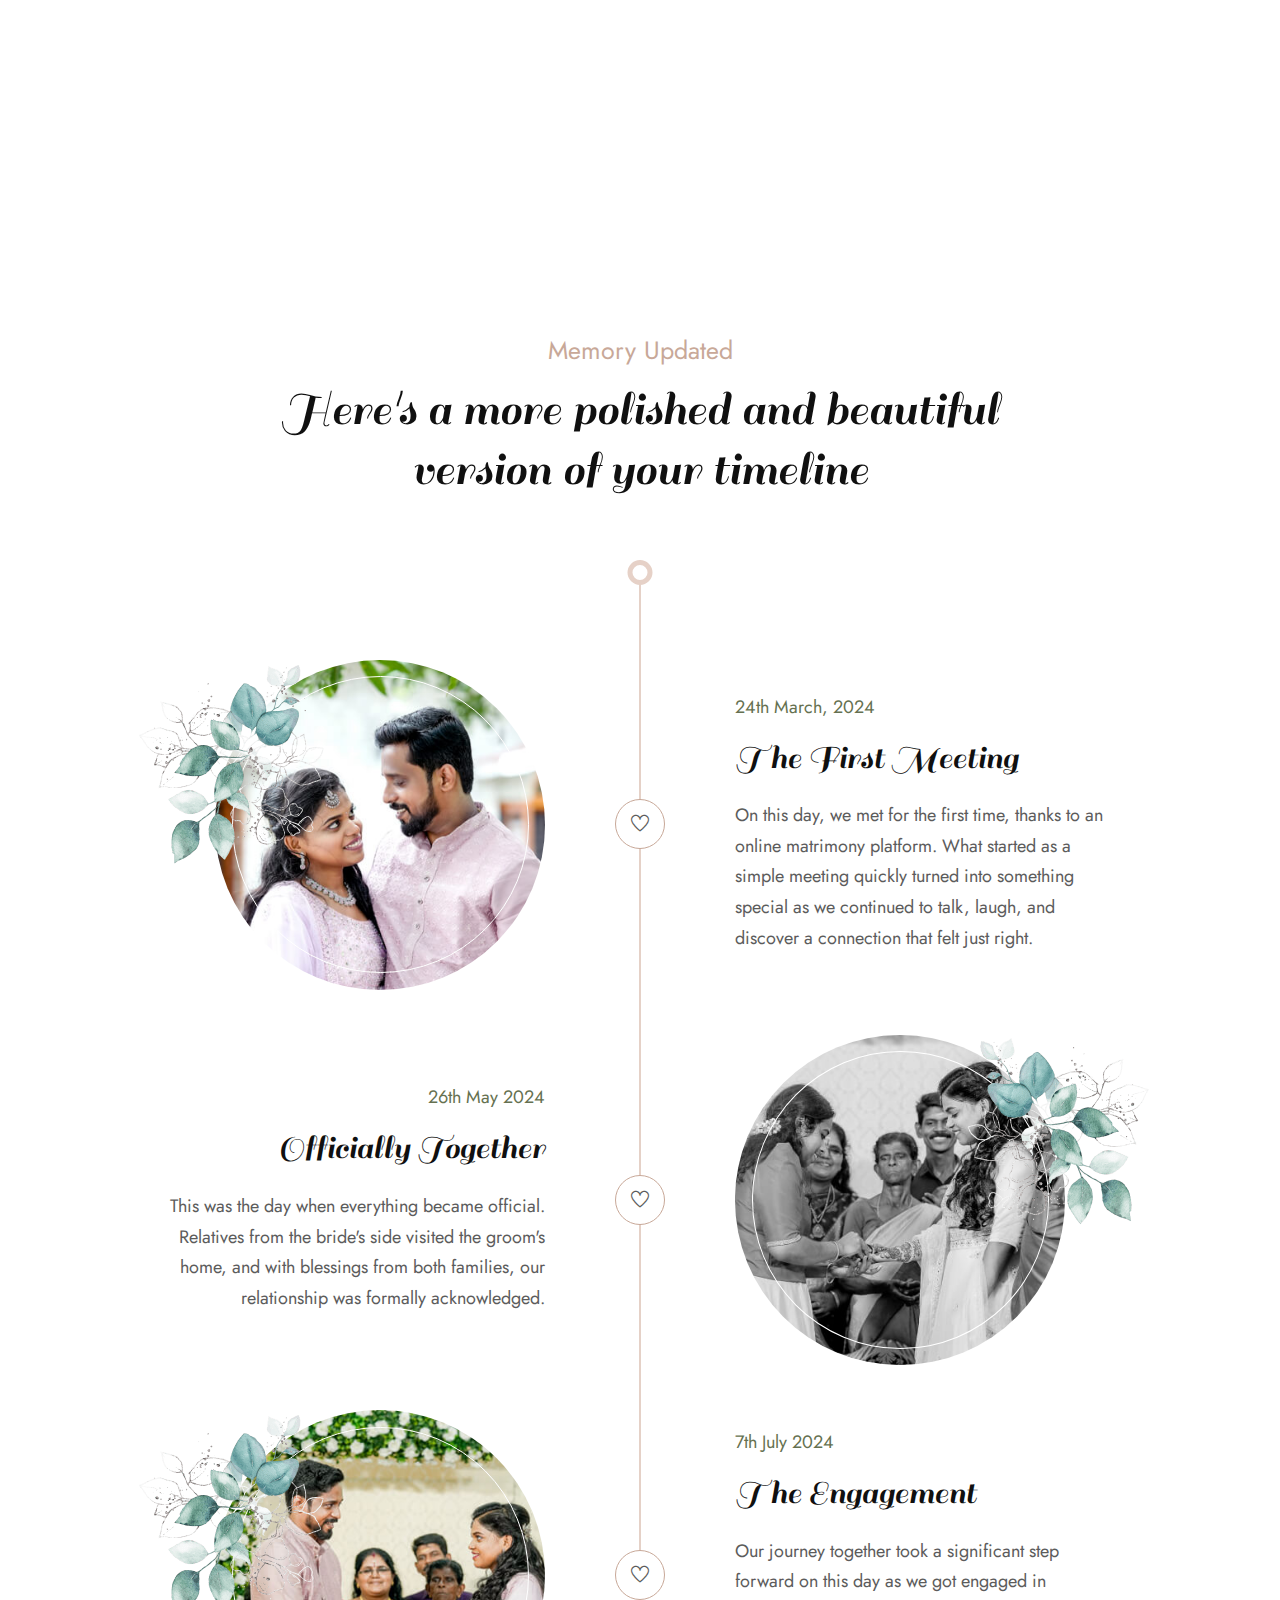
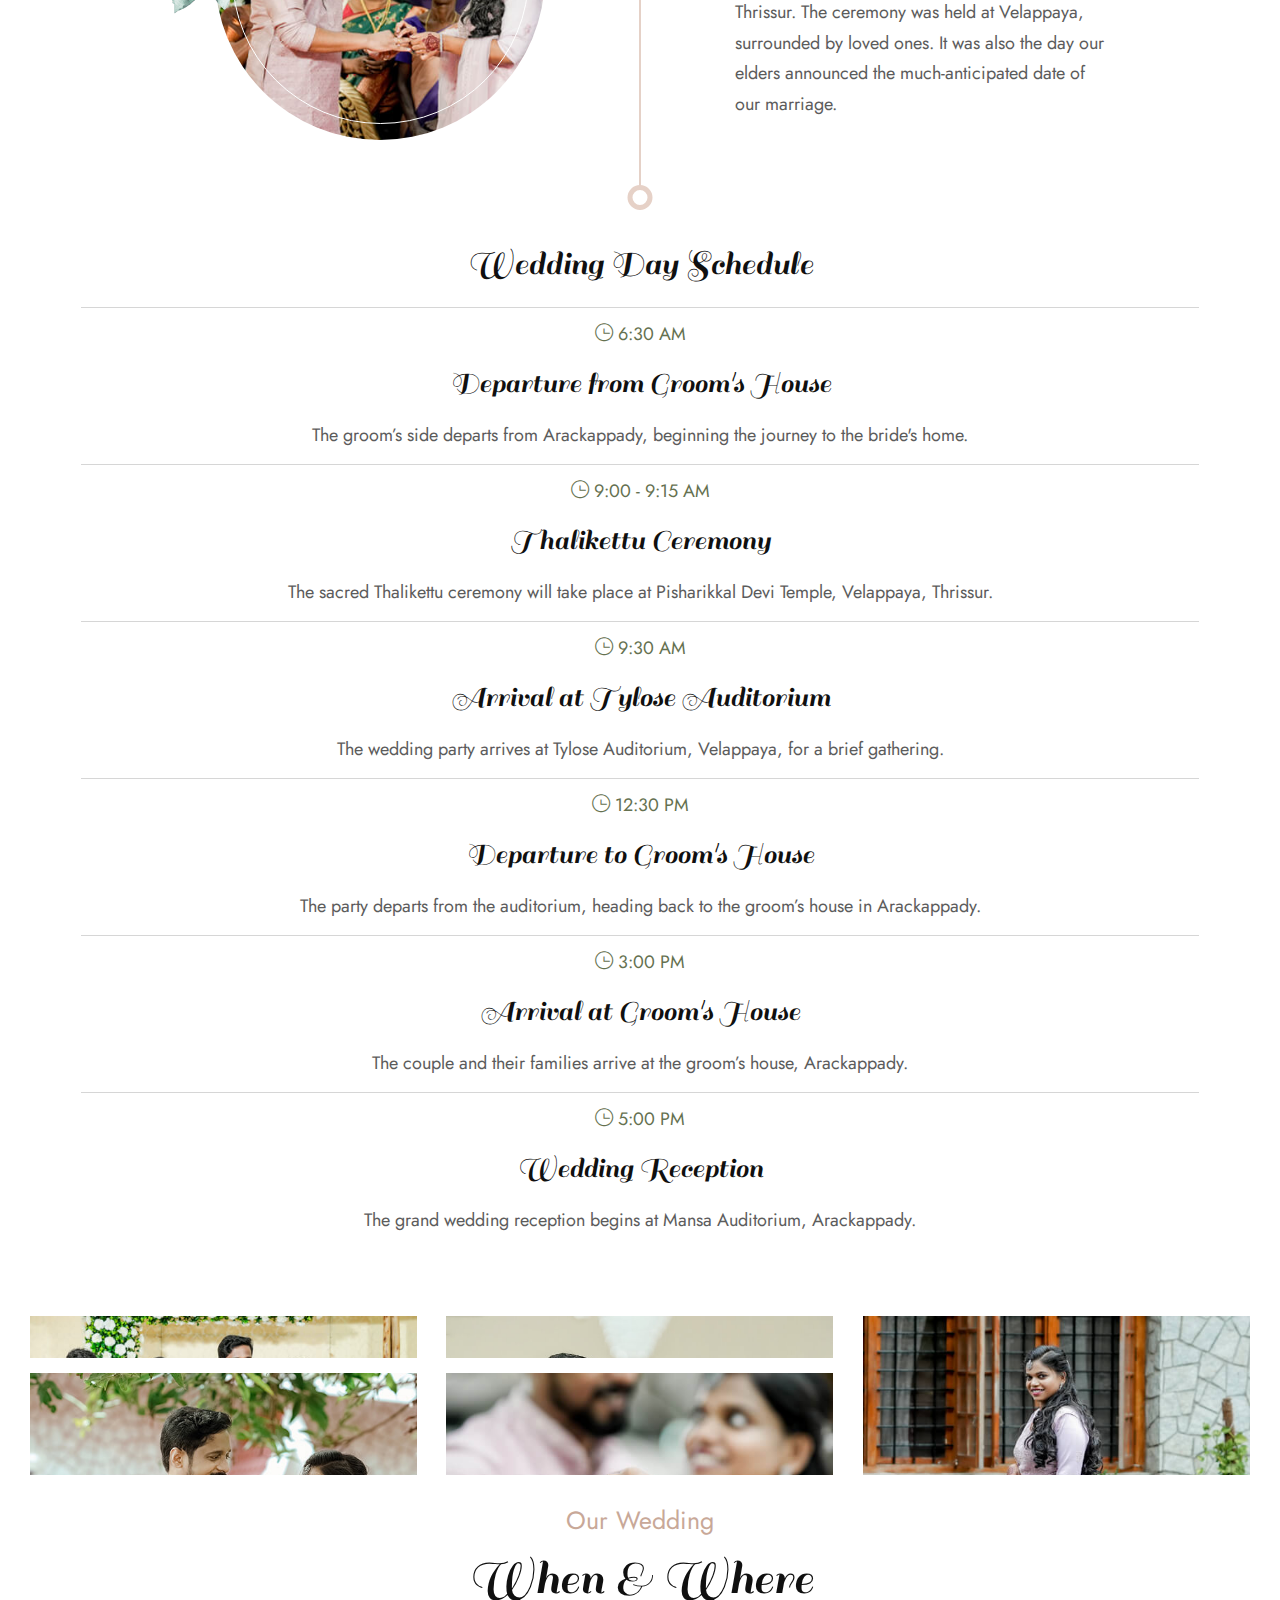
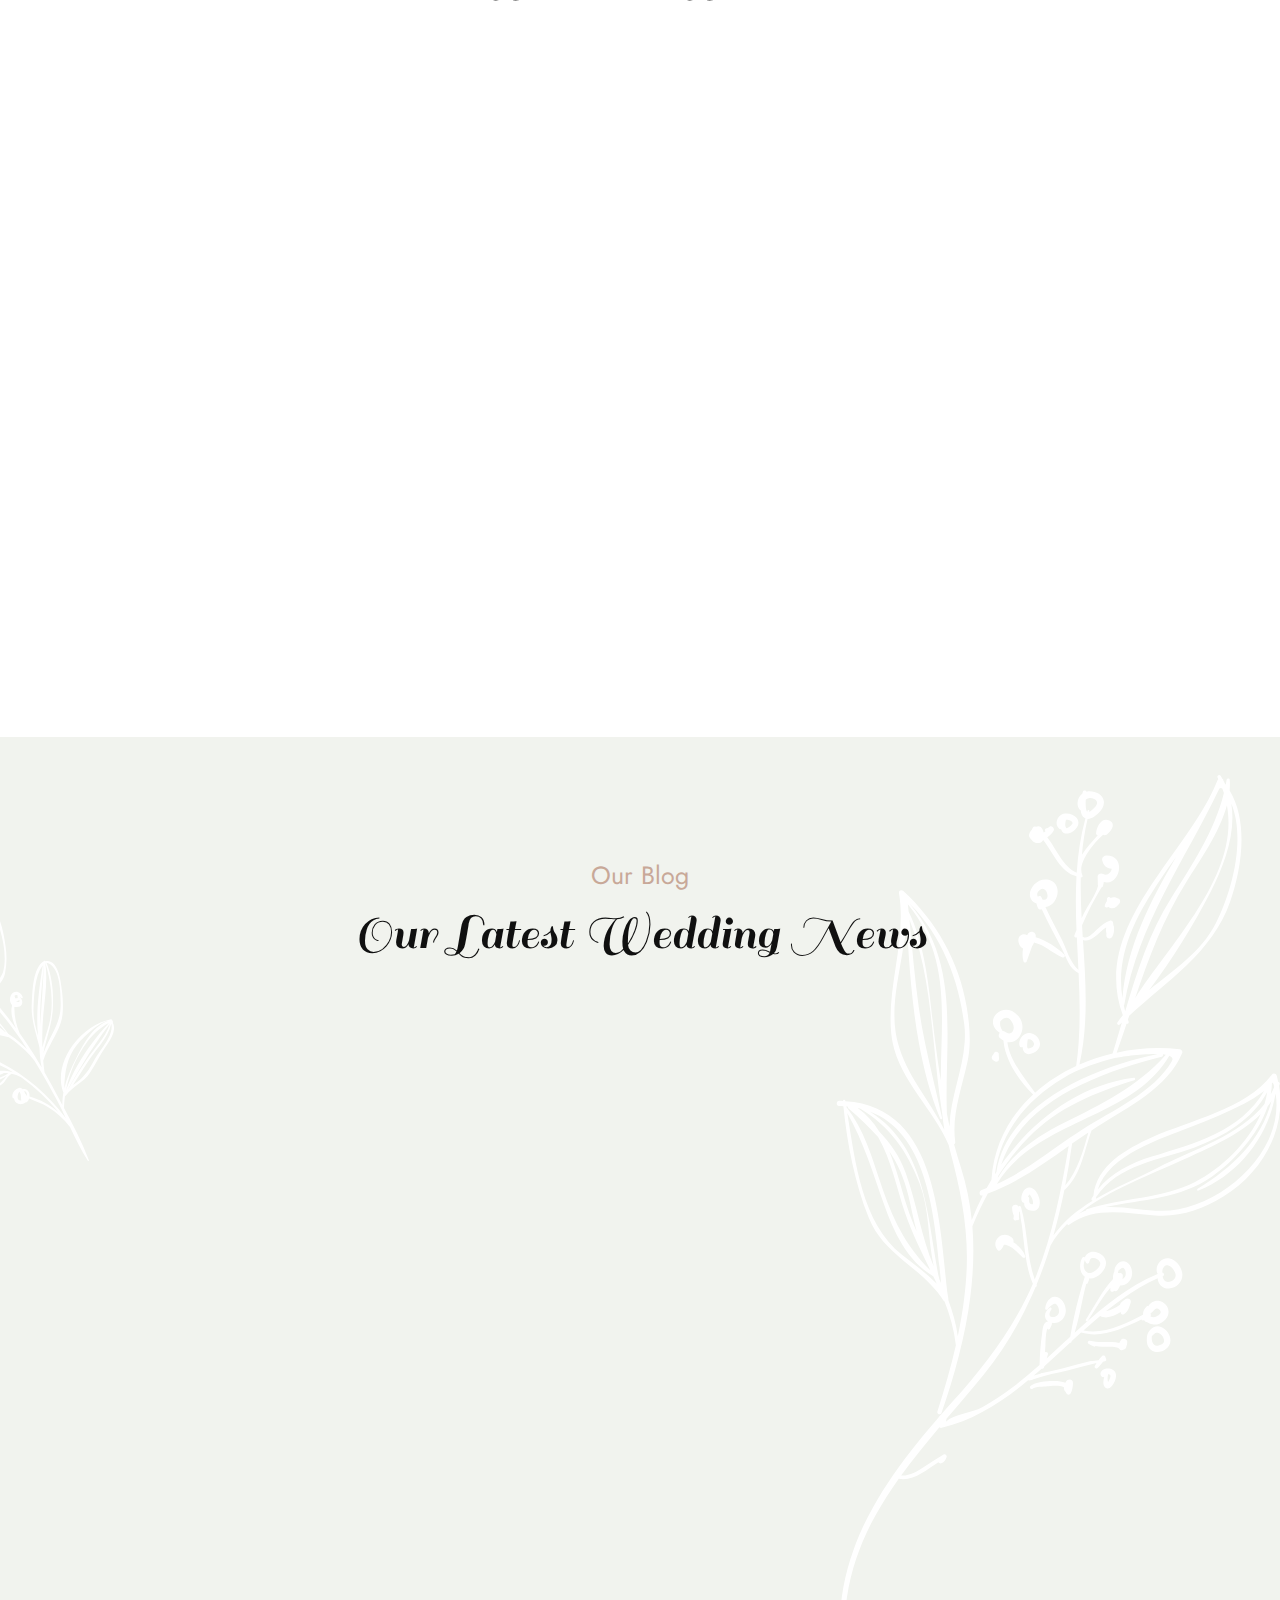
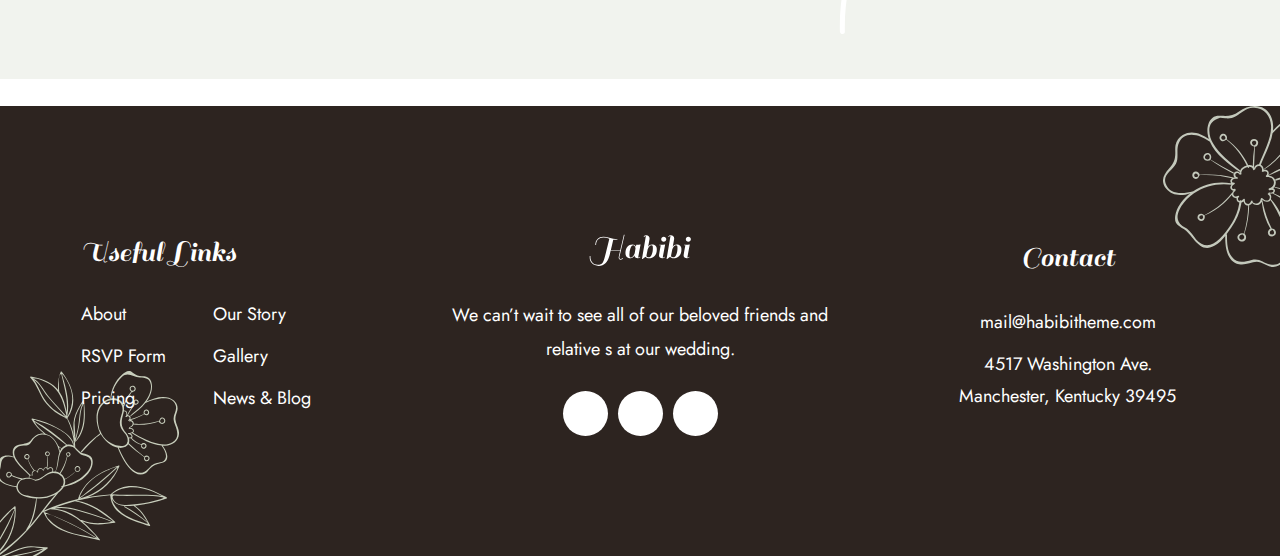
==== commit cb1fd93e: "add photos" ====
--- a/index-1.html
+++ b/index-1.html
@@ -111,6 +111,37 @@
 <script type="text/javascript" src="https://www.freevisitorcounters.com/en/home/counter/1223236/t/1"></script>
 </div>
 <!-- counter end -->
+
+
+
+
+
+
+
+
+
+<div class="partner-grids partners-slider owl-carousel">
+	<div class="grid">
+		1
+	</div>
+	<div class="grid">
+		2
+	</div>
+	<div class="grid">
+		3
+	</div>
+	<div class="grid">
+		4
+	</div>
+	<div class="grid">
+		5
+	</div>
+</div>
+
+
+
+
+
 
 
        <div class="page-wrapper layout-full"> <!-- #habibi-theme-wrapper -->
--- a/css/styles.css
+++ b/css/styles.css
@@ -24251,3 +24251,11 @@
 
 
 
+.mb15{
+    margin-bottom: 5px;
+}
+
+.owl-nav.disabled,
+.owl-dots{
+    display: none;
+}--- a/css/styles.css
+++ b/css/styles.css
@@ -24251,3 +24251,11 @@
 
 
 
+.mb15{
+    margin-bottom: 5px;
+}
+
+.owl-nav.disabled,
+.owl-dots{
+    display: none;
+}